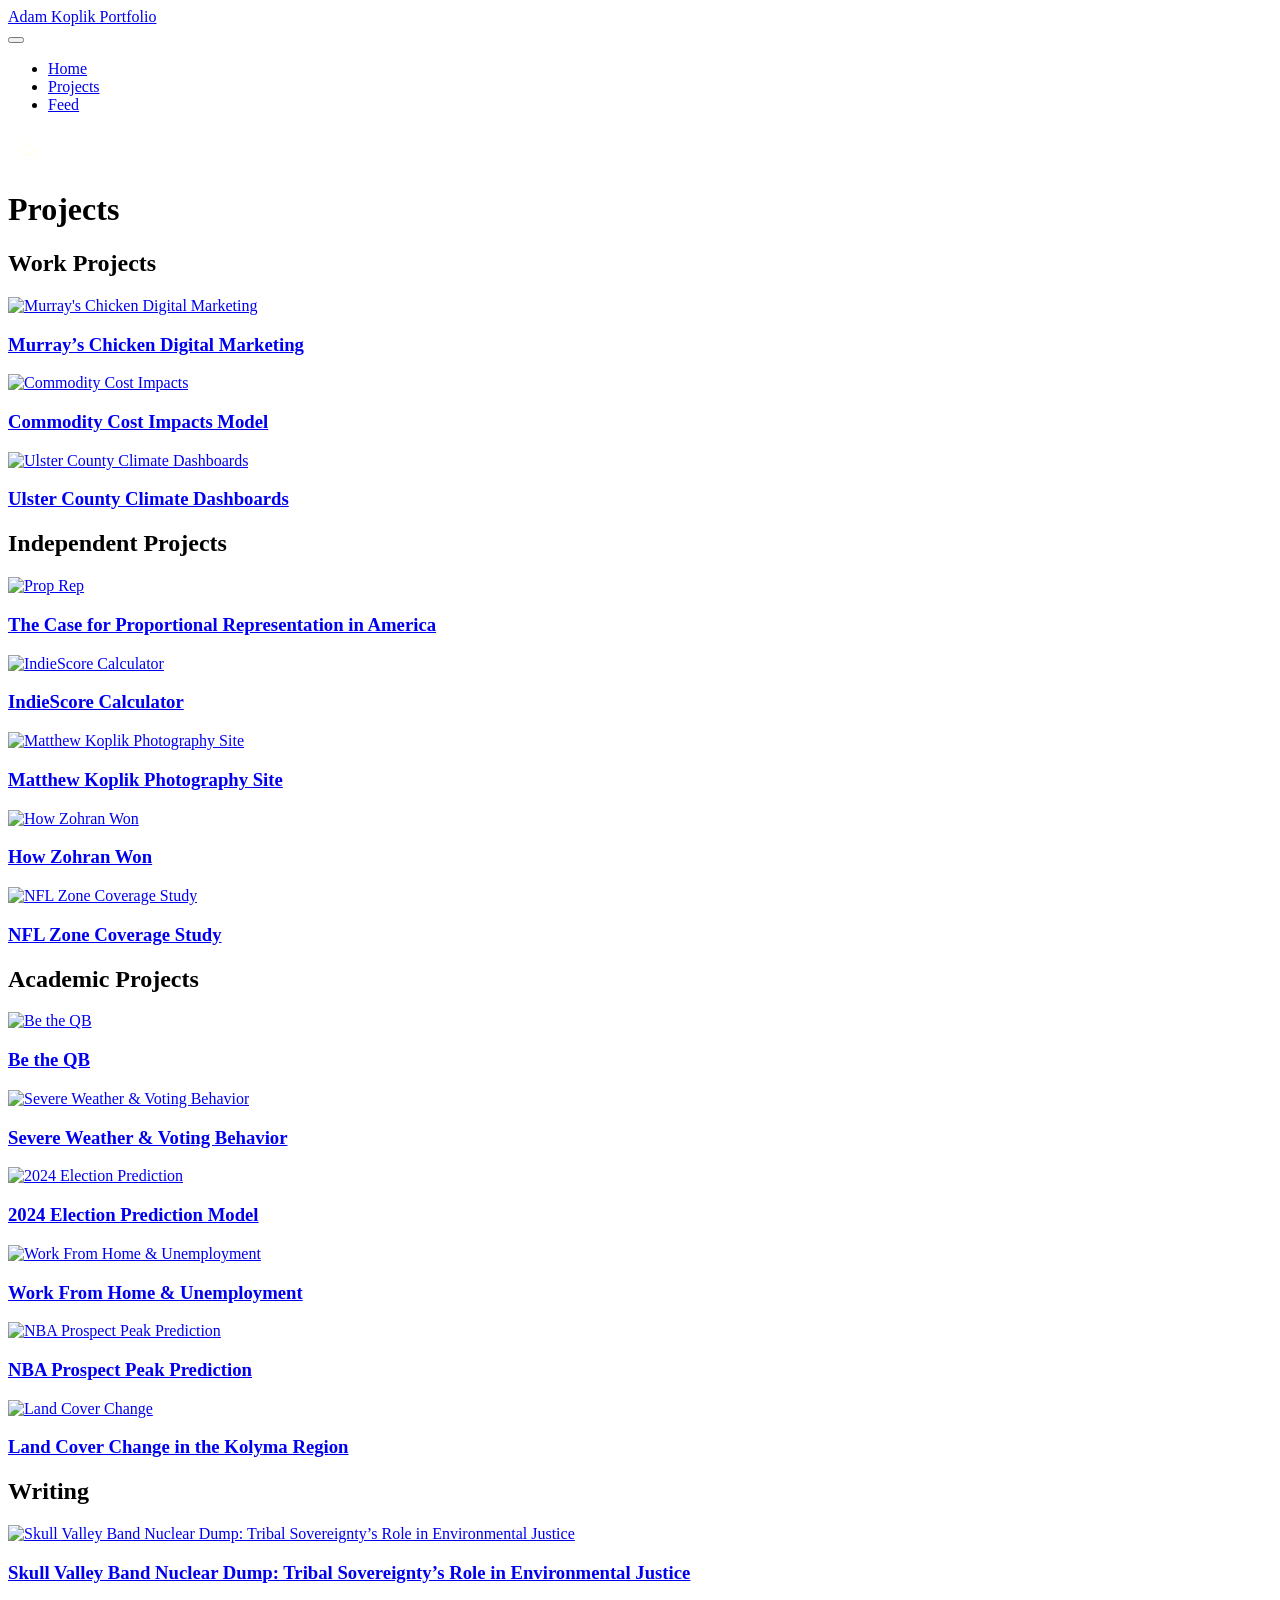
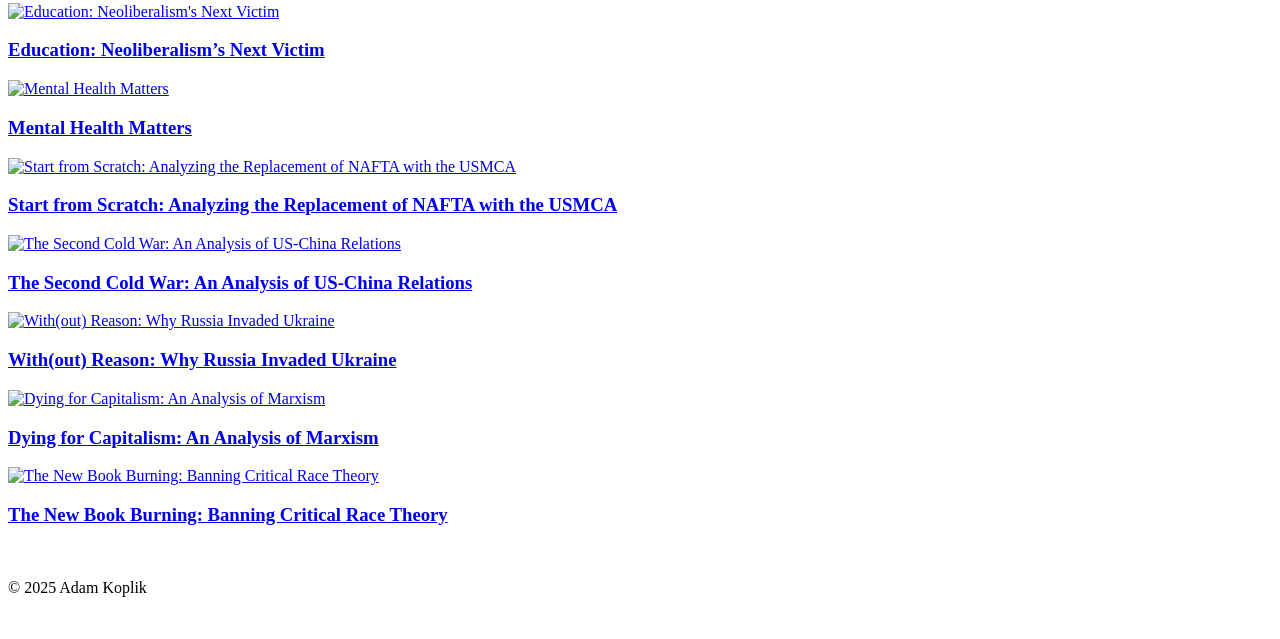
==== docs/projects.html @ 8c782ca8 "Updated" ====
<!DOCTYPE html>
<html xmlns="http://www.w3.org/1999/xhtml" lang="en" xml:lang="en"><head>

<meta charset="utf-8">
<meta name="generator" content="quarto-1.7.32">

<meta name="viewport" content="width=device-width, initial-scale=1.0, user-scalable=yes">


<title>Projects – Adam Koplik Portfolio</title>
<style>
code{white-space: pre-wrap;}
span.smallcaps{font-variant: small-caps;}
div.columns{display: flex; gap: min(4vw, 1.5em);}
div.column{flex: auto; overflow-x: auto;}
div.hanging-indent{margin-left: 1.5em; text-indent: -1.5em;}
ul.task-list{list-style: none;}
ul.task-list li input[type="checkbox"] {
  width: 0.8em;
  margin: 0 0.8em 0.2em -1em; /* quarto-specific, see https://github.com/quarto-dev/quarto-cli/issues/4556 */ 
  vertical-align: middle;
}
</style>


<script src="site_libs/quarto-nav/quarto-nav.js"></script>
<script src="site_libs/quarto-nav/headroom.min.js"></script>
<script src="site_libs/clipboard/clipboard.min.js"></script>
<script src="site_libs/quarto-search/autocomplete.umd.js"></script>
<script src="site_libs/quarto-search/fuse.min.js"></script>
<script src="site_libs/quarto-search/quarto-search.js"></script>
<meta name="quarto:offset" content="./">
<script src="site_libs/quarto-html/quarto.js" type="module"></script>
<script src="site_libs/quarto-html/tabsets/tabsets.js" type="module"></script>
<script src="site_libs/quarto-html/popper.min.js"></script>
<script src="site_libs/quarto-html/tippy.umd.min.js"></script>
<script src="site_libs/quarto-html/anchor.min.js"></script>
<link href="site_libs/quarto-html/tippy.css" rel="stylesheet">
<link href="site_libs/quarto-html/quarto-syntax-highlighting-2cd88b842f3556f70e7132508a5c4eca.css" rel="stylesheet" class="quarto-color-scheme" id="quarto-text-highlighting-styles">
<link href="site_libs/quarto-html/quarto-syntax-highlighting-dark-2cd88b842f3556f70e7132508a5c4eca.css" rel="stylesheet" class="quarto-color-scheme quarto-color-alternate" id="quarto-text-highlighting-styles">
<link href="site_libs/quarto-html/quarto-syntax-highlighting-2cd88b842f3556f70e7132508a5c4eca.css" rel="stylesheet" class="quarto-color-scheme-extra" id="quarto-text-highlighting-styles">
<script src="site_libs/bootstrap/bootstrap.min.js"></script>
<link href="site_libs/bootstrap/bootstrap-icons.css" rel="stylesheet">
<link href="site_libs/bootstrap/bootstrap-52188ad8bf232f43352baa2b2d4fa0ff.min.css" rel="stylesheet" append-hash="true" class="quarto-color-scheme" id="quarto-bootstrap" data-mode="light">
<link href="site_libs/bootstrap/bootstrap-dark-bdbe0bd219239b32af61c1af43738d3f.min.css" rel="stylesheet" append-hash="true" class="quarto-color-scheme quarto-color-alternate" id="quarto-bootstrap" data-mode="light">
<link href="site_libs/bootstrap/bootstrap-52188ad8bf232f43352baa2b2d4fa0ff.min.css" rel="stylesheet" append-hash="true" class="quarto-color-scheme-extra" id="quarto-bootstrap" data-mode="light">
<script id="quarto-search-options" type="application/json">{
  "location": "navbar",
  "copy-button": false,
  "collapse-after": 3,
  "panel-placement": "end",
  "type": "overlay",
  "limit": 50,
  "keyboard-shortcut": [
    "f",
    "/",
    "s"
  ],
  "show-item-context": false,
  "language": {
    "search-no-results-text": "No results",
    "search-matching-documents-text": "matching documents",
    "search-copy-link-title": "Copy link to search",
    "search-hide-matches-text": "Hide additional matches",
    "search-more-match-text": "more match in this document",
    "search-more-matches-text": "more matches in this document",
    "search-clear-button-title": "Clear",
    "search-text-placeholder": "",
    "search-detached-cancel-button-title": "Cancel",
    "search-submit-button-title": "Submit",
    "search-label": "Search"
  }
}</script>
<script>
 document.addEventListener("DOMContentLoaded", () => {
  const oldToggle = document.querySelector("#quarto-header nav div div.quarto-navbar-tools > a.quarto-color-scheme-toggle");
  if (!oldToggle) return;

  const toggleBtn = document.createElement("button");
  toggleBtn.id = "color-toggle";
  toggleBtn.setAttribute("aria-label", "Toggle light/dark mode");
  toggleBtn.style.cssText = "background:none; border:none; cursor:pointer; width:40px; height:40px; padding:0;";

  toggleBtn.innerHTML = `
  <svg id="icon-sun" xmlns="http://www.w3.org/2000/svg" width="24" height="24" fill="none" stroke="ivory" stroke-width="2" stroke-linecap="round" stroke-linejoin="round" style="display:none;">
    <circle cx="12" cy="12" r="5"/>
    <line x1="12" y1="1" x2="12" y2="3"/>
    <line x1="12" y1="21" x2="12" y2="23"/>
    <line x1="4.22" y1="4.22" x2="5.64" y2="5.64"/>
    <line x1="18.36" y1="18.36" x2="19.78" y2="19.78"/>
    <line x1="1" y1="12" x2="3" y2="12"/>
    <line x1="21" y1="12" x2="23" y2="12"/>
    <line x1="4.22" y1="19.78" x2="5.64" y2="18.36"/>
    <line x1="18.36" y1="5.64" x2="19.78" y2="4.22"/>
  </svg>
  <svg id="icon-moon" xmlns="http://www.w3.org/2000/svg" width="24" height="24" fill="#1a1b2f" viewBox="0 0 24 24" style="display:none;">
    <path d="M21 12.79A9 9 0 1111.21 3a7 7 0 009.79 9.79z"/>
  </svg>
`;


  oldToggle.replaceWith(toggleBtn);

  const iconSun = toggleBtn.querySelector("#icon-sun");
  const iconMoon = toggleBtn.querySelector("#icon-moon");

  // Use data-bs-theme attribute for theme toggling
  const html = document.documentElement;

  function setMode(isDark) {
    if (isDark) {
      html.setAttribute("data-bs-theme", "dark");
      iconSun.style.display = "none";
      iconMoon.style.display = "block";
    } else {
      html.setAttribute("data-bs-theme", "light");
      iconSun.style.display = "block";
      iconMoon.style.display = "none";
    }
    localStorage.setItem("quarto-color-scheme", isDark ? "dark" : "light");
    window.dispatchEvent(new CustomEvent("quarto:color-scheme"));

    // Optional: Re-initialize Bootstrap collapse (if dynamic DOM breaks it)
    const triggerEl = document.querySelector('.navbar-toggler');
    if (triggerEl) {
      new bootstrap.Collapse(triggerEl);
}
  }

  // Initialize theme on page load
  const savedTheme = localStorage.getItem("quarto-color-scheme");
  const prefersDark = window.matchMedia("(prefers-color-scheme: dark)").matches;
  setMode(savedTheme === "dark" || (!savedTheme && prefersDark));

  toggleBtn.addEventListener("click", (e) => {
    e.stopPropagation();
    const current = html.getAttribute("data-bs-theme");
    setMode(current !== "dark");
  });
});
</script>
  
<style>
  #color-toggle {
  display: flex;
  align-items: center;
  justify-content: center;
  background: none;
  border: none;
  cursor: pointer;
  width: 40px;
  height: 40px;
  padding: 0;
  margin-right: 8px;
}

</style>


<link rel="stylesheet" href="styles.css">
</head>

<body class="nav-fixed quarto-light"><script id="quarto-html-before-body" type="application/javascript">
    const toggleBodyColorMode = (bsSheetEl) => {
      const mode = bsSheetEl.getAttribute("data-mode");
      const bodyEl = window.document.querySelector("body");
      if (mode === "dark") {
        bodyEl.classList.add("quarto-dark");
        bodyEl.classList.remove("quarto-light");
      } else {
        bodyEl.classList.add("quarto-light");
        bodyEl.classList.remove("quarto-dark");
      }
    }
    const toggleBodyColorPrimary = () => {
      const bsSheetEl = window.document.querySelector("link#quarto-bootstrap:not([rel=disabled-stylesheet])");
      if (bsSheetEl) {
        toggleBodyColorMode(bsSheetEl);
      }
    }
    const setColorSchemeToggle = (alternate) => {
      const toggles = window.document.querySelectorAll('.quarto-color-scheme-toggle');
      for (let i=0; i < toggles.length; i++) {
        const toggle = toggles[i];
        if (toggle) {
          if (alternate) {
            toggle.classList.add("alternate");
          } else {
            toggle.classList.remove("alternate");
          }
        }
      }
    };
    const toggleColorMode = (alternate) => {
      // Switch the stylesheets
      const primaryStylesheets = window.document.querySelectorAll('link.quarto-color-scheme:not(.quarto-color-alternate)');
      const alternateStylesheets = window.document.querySelectorAll('link.quarto-color-scheme.quarto-color-alternate');
      manageTransitions('#quarto-margin-sidebar .nav-link', false);
      if (alternate) {
        // note: dark is layered on light, we don't disable primary!
        enableStylesheet(alternateStylesheets);
        for (const sheetNode of alternateStylesheets) {
          if (sheetNode.id === "quarto-bootstrap") {
            toggleBodyColorMode(sheetNode);
          }
        }
      } else {
        disableStylesheet(alternateStylesheets);
        enableStylesheet(primaryStylesheets)
        toggleBodyColorPrimary();
      }
      manageTransitions('#quarto-margin-sidebar .nav-link', true);
      // Switch the toggles
      setColorSchemeToggle(alternate)
      // Hack to workaround the fact that safari doesn't
      // properly recolor the scrollbar when toggling (#1455)
      if (navigator.userAgent.indexOf('Safari') > 0 && navigator.userAgent.indexOf('Chrome') == -1) {
        manageTransitions("body", false);
        window.scrollTo(0, 1);
        setTimeout(() => {
          window.scrollTo(0, 0);
          manageTransitions("body", true);
        }, 40);
      }
    }
    const disableStylesheet = (stylesheets) => {
      for (let i=0; i < stylesheets.length; i++) {
        const stylesheet = stylesheets[i];
        stylesheet.rel = 'disabled-stylesheet';
      }
    }
    const enableStylesheet = (stylesheets) => {
      for (let i=0; i < stylesheets.length; i++) {
        const stylesheet = stylesheets[i];
        if(stylesheet.rel !== 'stylesheet') { // for Chrome, which will still FOUC without this check
          stylesheet.rel = 'stylesheet';
        }
      }
    }
    const manageTransitions = (selector, allowTransitions) => {
      const els = window.document.querySelectorAll(selector);
      for (let i=0; i < els.length; i++) {
        const el = els[i];
        if (allowTransitions) {
          el.classList.remove('notransition');
        } else {
          el.classList.add('notransition');
        }
      }
    }
    const isFileUrl = () => {
      return window.location.protocol === 'file:';
    }
    const hasAlternateSentinel = () => {
      let styleSentinel = getColorSchemeSentinel();
      if (styleSentinel !== null) {
        return styleSentinel === "alternate";
      } else {
        return false;
      }
    }
    const setStyleSentinel = (alternate) => {
      const value = alternate ? "alternate" : "default";
      if (!isFileUrl()) {
        window.localStorage.setItem("quarto-color-scheme", value);
      } else {
        localAlternateSentinel = value;
      }
    }
    const getColorSchemeSentinel = () => {
      if (!isFileUrl()) {
        const storageValue = window.localStorage.getItem("quarto-color-scheme");
        return storageValue != null ? storageValue : localAlternateSentinel;
      } else {
        return localAlternateSentinel;
      }
    }
    const toggleGiscusIfUsed = (isAlternate, darkModeDefault) => {
      const baseTheme = document.querySelector('#giscus-base-theme')?.value ?? 'light';
      const alternateTheme = document.querySelector('#giscus-alt-theme')?.value ?? 'dark';
      let newTheme = '';
      if(authorPrefersDark) {
        newTheme = isAlternate ? baseTheme : alternateTheme;
      } else {
        newTheme = isAlternate ? alternateTheme : baseTheme;
      }
      const changeGiscusTheme = () => {
        // From: https://github.com/giscus/giscus/issues/336
        const sendMessage = (message) => {
          const iframe = document.querySelector('iframe.giscus-frame');
          if (!iframe) return;
          iframe.contentWindow.postMessage({ giscus: message }, 'https://giscus.app');
        }
        sendMessage({
          setConfig: {
            theme: newTheme
          }
        });
      }
      const isGiscussLoaded = window.document.querySelector('iframe.giscus-frame') !== null;
      if (isGiscussLoaded) {
        changeGiscusTheme();
      }
    };
    const authorPrefersDark = false;
    const darkModeDefault = authorPrefersDark;
      document.querySelector('link#quarto-text-highlighting-styles.quarto-color-scheme-extra').rel = 'disabled-stylesheet';
      document.querySelector('link#quarto-bootstrap.quarto-color-scheme-extra').rel = 'disabled-stylesheet';
    let localAlternateSentinel = darkModeDefault ? 'alternate' : 'default';
    // Dark / light mode switch
    window.quartoToggleColorScheme = () => {
      // Read the current dark / light value
      let toAlternate = !hasAlternateSentinel();
      toggleColorMode(toAlternate);
      setStyleSentinel(toAlternate);
      toggleGiscusIfUsed(toAlternate, darkModeDefault);
      window.dispatchEvent(new Event('resize'));
    };
    // Switch to dark mode if need be
    if (hasAlternateSentinel()) {
      toggleColorMode(true);
    } else {
      toggleColorMode(false);
    }
  </script>

<div id="quarto-search-results"></div>
  <header id="quarto-header" class="headroom fixed-top">
    <nav class="navbar navbar-expand-lg " data-bs-theme="dark">
      <div class="navbar-container container-fluid">
      <div class="navbar-brand-container mx-auto">
    <a class="navbar-brand" href="./index.html">
    <span class="navbar-title">Adam Koplik Portfolio</span>
    </a>
  </div>
            <div id="quarto-search" class="" title="Search"></div>
          <button class="navbar-toggler" type="button" data-bs-toggle="collapse" data-bs-target="#navbarCollapse" aria-controls="navbarCollapse" role="menu" aria-expanded="false" aria-label="Toggle navigation" onclick="if (window.quartoToggleHeadroom) { window.quartoToggleHeadroom(); }">
  <span class="navbar-toggler-icon"></span>
</button>
          <div class="collapse navbar-collapse" id="navbarCollapse">
            <ul class="navbar-nav navbar-nav-scroll me-auto">
  <li class="nav-item">
    <a class="nav-link" href="./index.html"> 
<span class="menu-text">Home</span></a>
  </li>  
  <li class="nav-item">
    <a class="nav-link active" href="./projects.html" aria-current="page"> 
<span class="menu-text">Projects</span></a>
  </li>  
  <li class="nav-item">
    <a class="nav-link" href="./feed.html"> 
<span class="menu-text">Feed</span></a>
  </li>  
</ul>
          </div> <!-- /navcollapse -->
            <div class="quarto-navbar-tools">
  <a href="" class="quarto-color-scheme-toggle quarto-navigation-tool  px-1" onclick="window.quartoToggleColorScheme(); return false;" title="Toggle dark mode"><i class="bi"></i></a>
</div>
      </div> <!-- /container-fluid -->
    </nav>
</header>
<!-- content -->
<div id="quarto-content" class="quarto-container page-columns page-rows-contents page-layout-full page-navbar">
<!-- sidebar -->
<!-- margin-sidebar -->
    
<!-- main -->
<main class="content column-page" id="quarto-document-content">


<header id="title-block-header" class="quarto-title-block default">
<div class="quarto-title">
<h1 class="title">Projects</h1>
</div>



<div class="quarto-title-meta column-page">

    
  
    
  </div>
  


</header>


<section id="work-projects" class="level2">
<h2 class="anchored" data-anchor-id="work-projects">Work Projects</h2>
<div class="grid">
<div class="project-card">
<a href="projects/murrays-chicken-digital-marketing/index.html" class="project-card-link"> <img src="projects/murrays-chicken-digital-marketing/murrays-chicken-digital-marketing.jpg" alt="Murray's Chicken Digital Marketing">
<h3 class="anchored">
Murray’s Chicken Digital Marketing
</h3>
</a><p><a href="projects/murrays-chicken-digital-marketing/index.html" class="project-card-link"></a></p>
</div>
<div class="project-card">
<a href="projects/commodity-cost-impacts/index.html" class="project-card-link"> <img src="projects/commodity-cost-impacts/commodity-cost-impacts.jpg" alt="Commodity Cost Impacts">
<h3 class="anchored">
Commodity Cost Impacts Model
</h3>
</a><p><a href="projects/commodity-cost-impacts/index.html" class="project-card-link"></a></p>
</div>
<div class="project-card">
<a href="projects/ulster-county-climate-dashboards/index.html" class="project-card-link"> <img src="projects/ulster-county-climate-dashboards/ulster-county-climate-dashboards.jpg" alt="Ulster County Climate Dashboards">
<h3 class="anchored">
Ulster County Climate Dashboards
</h3>
</a><p><a href="projects/ulster-county-climate-dashboards/index.html" class="project-card-link"></a></p>
</div>
</div>
</section>
<section id="independent-projects" class="level2">
<h2 class="anchored" data-anchor-id="independent-projects">Independent Projects</h2>
<div class="grid">
<div class="project-card">
<a href="projects/prop-rep/index.html" class="project-card-link"> <img src="projects/prop-rep/prop-rep.jpg" alt="Prop Rep">
<h3 class="anchored">
The Case for Proportional Representation in America
</h3>
</a><p><a href="projects/prop-rep/index.html" class="project-card-link"></a></p>
</div>
<div class="project-card">
<a href="projects/spotify/index.html" class="project-card-link"> <img src="projects/spotify/spotify.jpg" alt="IndieScore Calculator">
<h3 class="anchored">
IndieScore Calculator
</h3>
</a><p><a href="projects/spotify/index.html" class="project-card-link"></a></p>
</div>
<div class="project-card">
<a href="projects/matthew-koplik-photography/index.html" class="project-card-link"> <img src="projects/matthew-koplik-photography/matthew-koplik-photography.jpg" alt="Matthew Koplik Photography Site">
<h3 class="anchored">
Matthew Koplik Photography Site
</h3>
</a><p><a href="projects/matthew-koplik-photography/index.html" class="project-card-link"></a></p>
</div>
<div class="project-card">
<a href="projects/how-zohran-won/index.html" class="project-card-link"> <img src="projects/how-zohran-won/how-zohran-won.jpg" alt="How Zohran Won">
<h3 class="anchored">
How Zohran Won
</h3>
</a><p><a href="projects/how-zohran-won/index.html" class="project-card-link"></a></p>
</div>
<div class="project-card">
<a href="projects/nfl-zone-coverage/index.html" class="project-card-link"> <img src="projects/nfl-zone-coverage/nfl-zone-coverage.jpg" alt="NFL Zone Coverage Study">
<h3 class="anchored">
NFL Zone Coverage Study
</h3>
</a><p><a href="projects/nfl-zone-coverage/index.html" class="project-card-link"></a></p>
</div>
</div>
</section>
<section id="academic-projects" class="level2">
<h2 class="anchored" data-anchor-id="academic-projects">Academic Projects</h2>
<div class="grid">
<div class="project-card">
<a href="projects/be-the-qb/index.html" class="project-card-link"> <img src="projects/be-the-qb/be-the-qb.jpg" alt="Be the QB">
<h3 class="anchored">
Be the QB
</h3>
</a><p><a href="projects/be-the-qb/index.html" class="project-card-link"></a></p>
</div>
<div class="project-card">
<a href="projects/severe-weather/index.html" class="project-card-link"> <img src="projects/severe-weather/severe-weather.jpg" alt="Severe Weather &amp; Voting Behavior">
<h3 class="anchored">
Severe Weather &amp; Voting Behavior
</h3>
</a><p><a href="projects/severe-weather/index.html" class="project-card-link"></a></p>
</div>
<div class="project-card">
<a href="projects/election-prediction/index.html" class="project-card-link"> <img src="projects/election-prediction/election-prediction.jpg" alt="2024 Election Prediction">
<h3 class="anchored">
2024 Election Prediction Model
</h3>
</a><p><a href="projects/election-prediction/index.html" class="project-card-link"></a></p>
</div>
<div class="project-card">
<a href="projects/work-from-home/index.html" class="project-card-link"> <img src="projects/work-from-home/work-from-home.jpg" alt="Work From Home &amp; Unemployment">
<h3 class="anchored">
Work From Home &amp; Unemployment
</h3>
</a><p><a href="projects/work-from-home/index.html" class="project-card-link"></a></p>
</div>
<div class="project-card">
<a href="projects/nba-prospect-boosting/index.html" class="project-card-link"> <img src="projects/nba-prospect-boosting/nba-prospect-boosting.jpg" alt="NBA Prospect Peak Prediction">
<h3 class="anchored">
NBA Prospect Peak Prediction
</h3>
</a><p><a href="projects/nba-prospect-boosting/index.html" class="project-card-link"></a></p>
</div>
<div class="project-card">
<a href="projects/land-cover/index.html" class="project-card-link"> <img src="projects/land-cover/land-cover.jpg" alt="Land Cover Change">
<h3 class="anchored">
Land Cover Change in the Kolyma Region
</h3>
</a><p><a href="projects/land-cover/index.html" class="project-card-link"></a></p>
</div>
</div>
</section>
<section id="academic-writing" class="level2">
<h2 class="anchored" data-anchor-id="academic-writing">Writing</h2>
<div class="grid">
<div class="project-card">
<a href="projects/DTA/index.html" class="project-card-link"> <img src="projects/DTA/DTA.jpg" alt="Skull Valley Band Nuclear Dump: Tribal Sovereignty’s Role in Environmental Justice ">
<h3 class="anchored">
Skull Valley Band Nuclear Dump: Tribal Sovereignty’s Role in Environmental Justice
</h3>
</a><p><a href="projects/DTA/index.html" class="project-card-link"></a></p>
</div>
<div class="project-card">
<a href="projects/ER/index.html" class="project-card-link"> <img src="projects/ER/ER.jpg" alt="Education: Neoliberalism's Next Victim">
<h3 class="anchored">
Education: Neoliberalism’s Next Victim
</h3>
</a><p><a href="projects/ER/index.html" class="project-card-link"></a></p>
</div>
<div class="project-card">
<a href="projects/SMH/index.html" class="project-card-link"> <img src="projects/SMH/SMH.jpg" alt="Mental Health Matters">
<h3 class="anchored">
Mental Health Matters
</h3>
</a><p><a href="projects/SMH/index.html" class="project-card-link"></a></p>
</div>
<div class="project-card">
<a href="projects/IRNAFTA/index.html" class="project-card-link"> <img src="projects/IRNAFTA/IRNAFTA.jpg" alt="Start from Scratch: Analyzing the Replacement of NAFTA with the USMCA">
<h3 class="anchored">
Start from Scratch: Analyzing the Replacement of NAFTA with the USMCA
</h3>
</a><p><a href="projects/IRNAFTA/index.html" class="project-card-link"></a></p>
</div>
<div class="project-card">
<a href="projects/IRChina/index.html" class="project-card-link"> <img src="projects/IRChina/IRChina.jpg" alt="The Second Cold War: An Analysis of US-China Relations">
<h3 class="anchored">
The Second Cold War: An Analysis of US-China Relations
</h3>
</a><p><a href="projects/IRChina/index.html" class="project-card-link"></a></p>
</div>
<div class="project-card">
<a href="projects/IRRussia/index.html" class="project-card-link"> <img src="projects/IRRussia/IRRussia.jpg" alt="With(out) Reason: Why Russia Invaded Ukraine">
<h3 class="anchored">
With(out) Reason: Why Russia Invaded Ukraine
</h3>
</a><p><a href="projects/IRRussia/index.html" class="project-card-link"></a></p>
</div>
<div class="project-card">
<a href="projects/IRMarx/index.html" class="project-card-link"> <img src="projects/IRMarx/IRMarx.jpg" alt="Dying for Capitalism: An Analysis of Marxism">
<h3 class="anchored">
Dying for Capitalism: An Analysis of Marxism
</h3>
</a><p><a href="projects/IRMarx/index.html" class="project-card-link"></a></p>
</div>
<div class="project-card">
<a href="projects/IE/index.html" class="project-card-link"> <img src="projects/IE/IE.jpg" alt="The New Book Burning: Banning Critical Race Theory">
<h3 class="anchored">
The New Book Burning: Banning Critical Race Theory
</h3>
</a><p><a href="projects/IE/index.html" class="project-card-link"></a></p>
</div>
</div>


</section>

</main> <!-- /main -->
<script id="quarto-html-after-body" type="application/javascript">
  window.document.addEventListener("DOMContentLoaded", function (event) {
    // Ensure there is a toggle, if there isn't float one in the top right
    if (window.document.querySelector('.quarto-color-scheme-toggle') === null) {
      const a = window.document.createElement('a');
      a.classList.add('top-right');
      a.classList.add('quarto-color-scheme-toggle');
      a.href = "";
      a.onclick = function() { try { window.quartoToggleColorScheme(); } catch {} return false; };
      const i = window.document.createElement("i");
      i.classList.add('bi');
      a.appendChild(i);
      window.document.body.appendChild(a);
    }
    setColorSchemeToggle(hasAlternateSentinel())
    const icon = "";
    const anchorJS = new window.AnchorJS();
    anchorJS.options = {
      placement: 'right',
      icon: icon
    };
    anchorJS.add('.anchored');
    const isCodeAnnotation = (el) => {
      for (const clz of el.classList) {
        if (clz.startsWith('code-annotation-')) {                     
          return true;
        }
      }
      return false;
    }
    const onCopySuccess = function(e) {
      // button target
      const button = e.trigger;
      // don't keep focus
      button.blur();
      // flash "checked"
      button.classList.add('code-copy-button-checked');
      var currentTitle = button.getAttribute("title");
      button.setAttribute("title", "Copied!");
      let tooltip;
      if (window.bootstrap) {
        button.setAttribute("data-bs-toggle", "tooltip");
        button.setAttribute("data-bs-placement", "left");
        button.setAttribute("data-bs-title", "Copied!");
        tooltip = new bootstrap.Tooltip(button, 
          { trigger: "manual", 
            customClass: "code-copy-button-tooltip",
            offset: [0, -8]});
        tooltip.show();    
      }
      setTimeout(function() {
        if (tooltip) {
          tooltip.hide();
          button.removeAttribute("data-bs-title");
          button.removeAttribute("data-bs-toggle");
          button.removeAttribute("data-bs-placement");
        }
        button.setAttribute("title", currentTitle);
        button.classList.remove('code-copy-button-checked');
      }, 1000);
      // clear code selection
      e.clearSelection();
    }
    const getTextToCopy = function(trigger) {
        const codeEl = trigger.previousElementSibling.cloneNode(true);
        for (const childEl of codeEl.children) {
          if (isCodeAnnotation(childEl)) {
            childEl.remove();
          }
        }
        return codeEl.innerText;
    }
    const clipboard = new window.ClipboardJS('.code-copy-button:not([data-in-quarto-modal])', {
      text: getTextToCopy
    });
    clipboard.on('success', onCopySuccess);
    if (window.document.getElementById('quarto-embedded-source-code-modal')) {
      const clipboardModal = new window.ClipboardJS('.code-copy-button[data-in-quarto-modal]', {
        text: getTextToCopy,
        container: window.document.getElementById('quarto-embedded-source-code-modal')
      });
      clipboardModal.on('success', onCopySuccess);
    }
      var localhostRegex = new RegExp(/^(?:http|https):\/\/localhost\:?[0-9]*\//);
      var mailtoRegex = new RegExp(/^mailto:/);
        var filterRegex = new RegExp('/' + window.location.host + '/');
      var isInternal = (href) => {
          return filterRegex.test(href) || localhostRegex.test(href) || mailtoRegex.test(href);
      }
      // Inspect non-navigation links and adorn them if external
     var links = window.document.querySelectorAll('a[href]:not(.nav-link):not(.navbar-brand):not(.toc-action):not(.sidebar-link):not(.sidebar-item-toggle):not(.pagination-link):not(.no-external):not([aria-hidden]):not(.dropdown-item):not(.quarto-navigation-tool):not(.about-link)');
      for (var i=0; i<links.length; i++) {
        const link = links[i];
        if (!isInternal(link.href)) {
          // undo the damage that might have been done by quarto-nav.js in the case of
          // links that we want to consider external
          if (link.dataset.originalHref !== undefined) {
            link.href = link.dataset.originalHref;
          }
        }
      }
    function tippyHover(el, contentFn, onTriggerFn, onUntriggerFn) {
      const config = {
        allowHTML: true,
        maxWidth: 500,
        delay: 100,
        arrow: false,
        appendTo: function(el) {
            return el.parentElement;
        },
        interactive: true,
        interactiveBorder: 10,
        theme: 'quarto',
        placement: 'bottom-start',
      };
      if (contentFn) {
        config.content = contentFn;
      }
      if (onTriggerFn) {
        config.onTrigger = onTriggerFn;
      }
      if (onUntriggerFn) {
        config.onUntrigger = onUntriggerFn;
      }
      window.tippy(el, config); 
    }
    const noterefs = window.document.querySelectorAll('a[role="doc-noteref"]');
    for (var i=0; i<noterefs.length; i++) {
      const ref = noterefs[i];
      tippyHover(ref, function() {
        // use id or data attribute instead here
        let href = ref.getAttribute('data-footnote-href') || ref.getAttribute('href');
        try { href = new URL(href).hash; } catch {}
        const id = href.replace(/^#\/?/, "");
        const note = window.document.getElementById(id);
        if (note) {
          return note.innerHTML;
        } else {
          return "";
        }
      });
    }
    const xrefs = window.document.querySelectorAll('a.quarto-xref');
    const processXRef = (id, note) => {
      // Strip column container classes
      const stripColumnClz = (el) => {
        el.classList.remove("page-full", "page-columns");
        if (el.children) {
          for (const child of el.children) {
            stripColumnClz(child);
          }
        }
      }
      stripColumnClz(note)
      if (id === null || id.startsWith('sec-')) {
        // Special case sections, only their first couple elements
        const container = document.createElement("div");
        if (note.children && note.children.length > 2) {
          container.appendChild(note.children[0].cloneNode(true));
          for (let i = 1; i < note.children.length; i++) {
            const child = note.children[i];
            if (child.tagName === "P" && child.innerText === "") {
              continue;
            } else {
              container.appendChild(child.cloneNode(true));
              break;
            }
          }
          if (window.Quarto?.typesetMath) {
            window.Quarto.typesetMath(container);
          }
          return container.innerHTML
        } else {
          if (window.Quarto?.typesetMath) {
            window.Quarto.typesetMath(note);
          }
          return note.innerHTML;
        }
      } else {
        // Remove any anchor links if they are present
        const anchorLink = note.querySelector('a.anchorjs-link');
        if (anchorLink) {
          anchorLink.remove();
        }
        if (window.Quarto?.typesetMath) {
          window.Quarto.typesetMath(note);
        }
        if (note.classList.contains("callout")) {
          return note.outerHTML;
        } else {
          return note.innerHTML;
        }
      }
    }
    for (var i=0; i<xrefs.length; i++) {
      const xref = xrefs[i];
      tippyHover(xref, undefined, function(instance) {
        instance.disable();
        let url = xref.getAttribute('href');
        let hash = undefined; 
        if (url.startsWith('#')) {
          hash = url;
        } else {
          try { hash = new URL(url).hash; } catch {}
        }
        if (hash) {
          const id = hash.replace(/^#\/?/, "");
          const note = window.document.getElementById(id);
          if (note !== null) {
            try {
              const html = processXRef(id, note.cloneNode(true));
              instance.setContent(html);
            } finally {
              instance.enable();
              instance.show();
            }
          } else {
            // See if we can fetch this
            fetch(url.split('#')[0])
            .then(res => res.text())
            .then(html => {
              const parser = new DOMParser();
              const htmlDoc = parser.parseFromString(html, "text/html");
              const note = htmlDoc.getElementById(id);
              if (note !== null) {
                const html = processXRef(id, note);
                instance.setContent(html);
              } 
            }).finally(() => {
              instance.enable();
              instance.show();
            });
          }
        } else {
          // See if we can fetch a full url (with no hash to target)
          // This is a special case and we should probably do some content thinning / targeting
          fetch(url)
          .then(res => res.text())
          .then(html => {
            const parser = new DOMParser();
            const htmlDoc = parser.parseFromString(html, "text/html");
            const note = htmlDoc.querySelector('main.content');
            if (note !== null) {
              // This should only happen for chapter cross references
              // (since there is no id in the URL)
              // remove the first header
              if (note.children.length > 0 && note.children[0].tagName === "HEADER") {
                note.children[0].remove();
              }
              const html = processXRef(null, note);
              instance.setContent(html);
            } 
          }).finally(() => {
            instance.enable();
            instance.show();
          });
        }
      }, function(instance) {
      });
    }
        let selectedAnnoteEl;
        const selectorForAnnotation = ( cell, annotation) => {
          let cellAttr = 'data-code-cell="' + cell + '"';
          let lineAttr = 'data-code-annotation="' +  annotation + '"';
          const selector = 'span[' + cellAttr + '][' + lineAttr + ']';
          return selector;
        }
        const selectCodeLines = (annoteEl) => {
          const doc = window.document;
          const targetCell = annoteEl.getAttribute("data-target-cell");
          const targetAnnotation = annoteEl.getAttribute("data-target-annotation");
          const annoteSpan = window.document.querySelector(selectorForAnnotation(targetCell, targetAnnotation));
          const lines = annoteSpan.getAttribute("data-code-lines").split(",");
          const lineIds = lines.map((line) => {
            return targetCell + "-" + line;
          })
          let top = null;
          let height = null;
          let parent = null;
          if (lineIds.length > 0) {
              //compute the position of the single el (top and bottom and make a div)
              const el = window.document.getElementById(lineIds[0]);
              top = el.offsetTop;
              height = el.offsetHeight;
              parent = el.parentElement.parentElement;
            if (lineIds.length > 1) {
              const lastEl = window.document.getElementById(lineIds[lineIds.length - 1]);
              const bottom = lastEl.offsetTop + lastEl.offsetHeight;
              height = bottom - top;
            }
            if (top !== null && height !== null && parent !== null) {
              // cook up a div (if necessary) and position it 
              let div = window.document.getElementById("code-annotation-line-highlight");
              if (div === null) {
                div = window.document.createElement("div");
                div.setAttribute("id", "code-annotation-line-highlight");
                div.style.position = 'absolute';
                parent.appendChild(div);
              }
              div.style.top = top - 2 + "px";
              div.style.height = height + 4 + "px";
              div.style.left = 0;
              let gutterDiv = window.document.getElementById("code-annotation-line-highlight-gutter");
              if (gutterDiv === null) {
                gutterDiv = window.document.createElement("div");
                gutterDiv.setAttribute("id", "code-annotation-line-highlight-gutter");
                gutterDiv.style.position = 'absolute';
                const codeCell = window.document.getElementById(targetCell);
                const gutter = codeCell.querySelector('.code-annotation-gutter');
                gutter.appendChild(gutterDiv);
              }
              gutterDiv.style.top = top - 2 + "px";
              gutterDiv.style.height = height + 4 + "px";
            }
            selectedAnnoteEl = annoteEl;
          }
        };
        const unselectCodeLines = () => {
          const elementsIds = ["code-annotation-line-highlight", "code-annotation-line-highlight-gutter"];
          elementsIds.forEach((elId) => {
            const div = window.document.getElementById(elId);
            if (div) {
              div.remove();
            }
          });
          selectedAnnoteEl = undefined;
        };
          // Handle positioning of the toggle
      window.addEventListener(
        "resize",
        throttle(() => {
          elRect = undefined;
          if (selectedAnnoteEl) {
            selectCodeLines(selectedAnnoteEl);
          }
        }, 10)
      );
      function throttle(fn, ms) {
      let throttle = false;
      let timer;
        return (...args) => {
          if(!throttle) { // first call gets through
              fn.apply(this, args);
              throttle = true;
          } else { // all the others get throttled
              if(timer) clearTimeout(timer); // cancel #2
              timer = setTimeout(() => {
                fn.apply(this, args);
                timer = throttle = false;
              }, ms);
          }
        };
      }
        // Attach click handler to the DT
        const annoteDls = window.document.querySelectorAll('dt[data-target-cell]');
        for (const annoteDlNode of annoteDls) {
          annoteDlNode.addEventListener('click', (event) => {
            const clickedEl = event.target;
            if (clickedEl !== selectedAnnoteEl) {
              unselectCodeLines();
              const activeEl = window.document.querySelector('dt[data-target-cell].code-annotation-active');
              if (activeEl) {
                activeEl.classList.remove('code-annotation-active');
              }
              selectCodeLines(clickedEl);
              clickedEl.classList.add('code-annotation-active');
            } else {
              // Unselect the line
              unselectCodeLines();
              clickedEl.classList.remove('code-annotation-active');
            }
          });
        }
    const findCites = (el) => {
      const parentEl = el.parentElement;
      if (parentEl) {
        const cites = parentEl.dataset.cites;
        if (cites) {
          return {
            el,
            cites: cites.split(' ')
          };
        } else {
          return findCites(el.parentElement)
        }
      } else {
        return undefined;
      }
    };
    var bibliorefs = window.document.querySelectorAll('a[role="doc-biblioref"]');
    for (var i=0; i<bibliorefs.length; i++) {
      const ref = bibliorefs[i];
      const citeInfo = findCites(ref);
      if (citeInfo) {
        tippyHover(citeInfo.el, function() {
          var popup = window.document.createElement('div');
          citeInfo.cites.forEach(function(cite) {
            var citeDiv = window.document.createElement('div');
            citeDiv.classList.add('hanging-indent');
            citeDiv.classList.add('csl-entry');
            var biblioDiv = window.document.getElementById('ref-' + cite);
            if (biblioDiv) {
              citeDiv.innerHTML = biblioDiv.innerHTML;
            }
            popup.appendChild(citeDiv);
          });
          return popup.innerHTML;
        });
      }
    }
  });
  </script>
</div> <!-- /content -->
<footer class="footer">
  <div class="nav-footer">
    <div class="nav-footer-left">
      &nbsp;
    </div>   
    <div class="nav-footer-center">
<p>© 2025 Adam Koplik</p>
</div>
    <div class="nav-footer-right">
      &nbsp;
    </div>
  </div>
</footer>




</body></html>
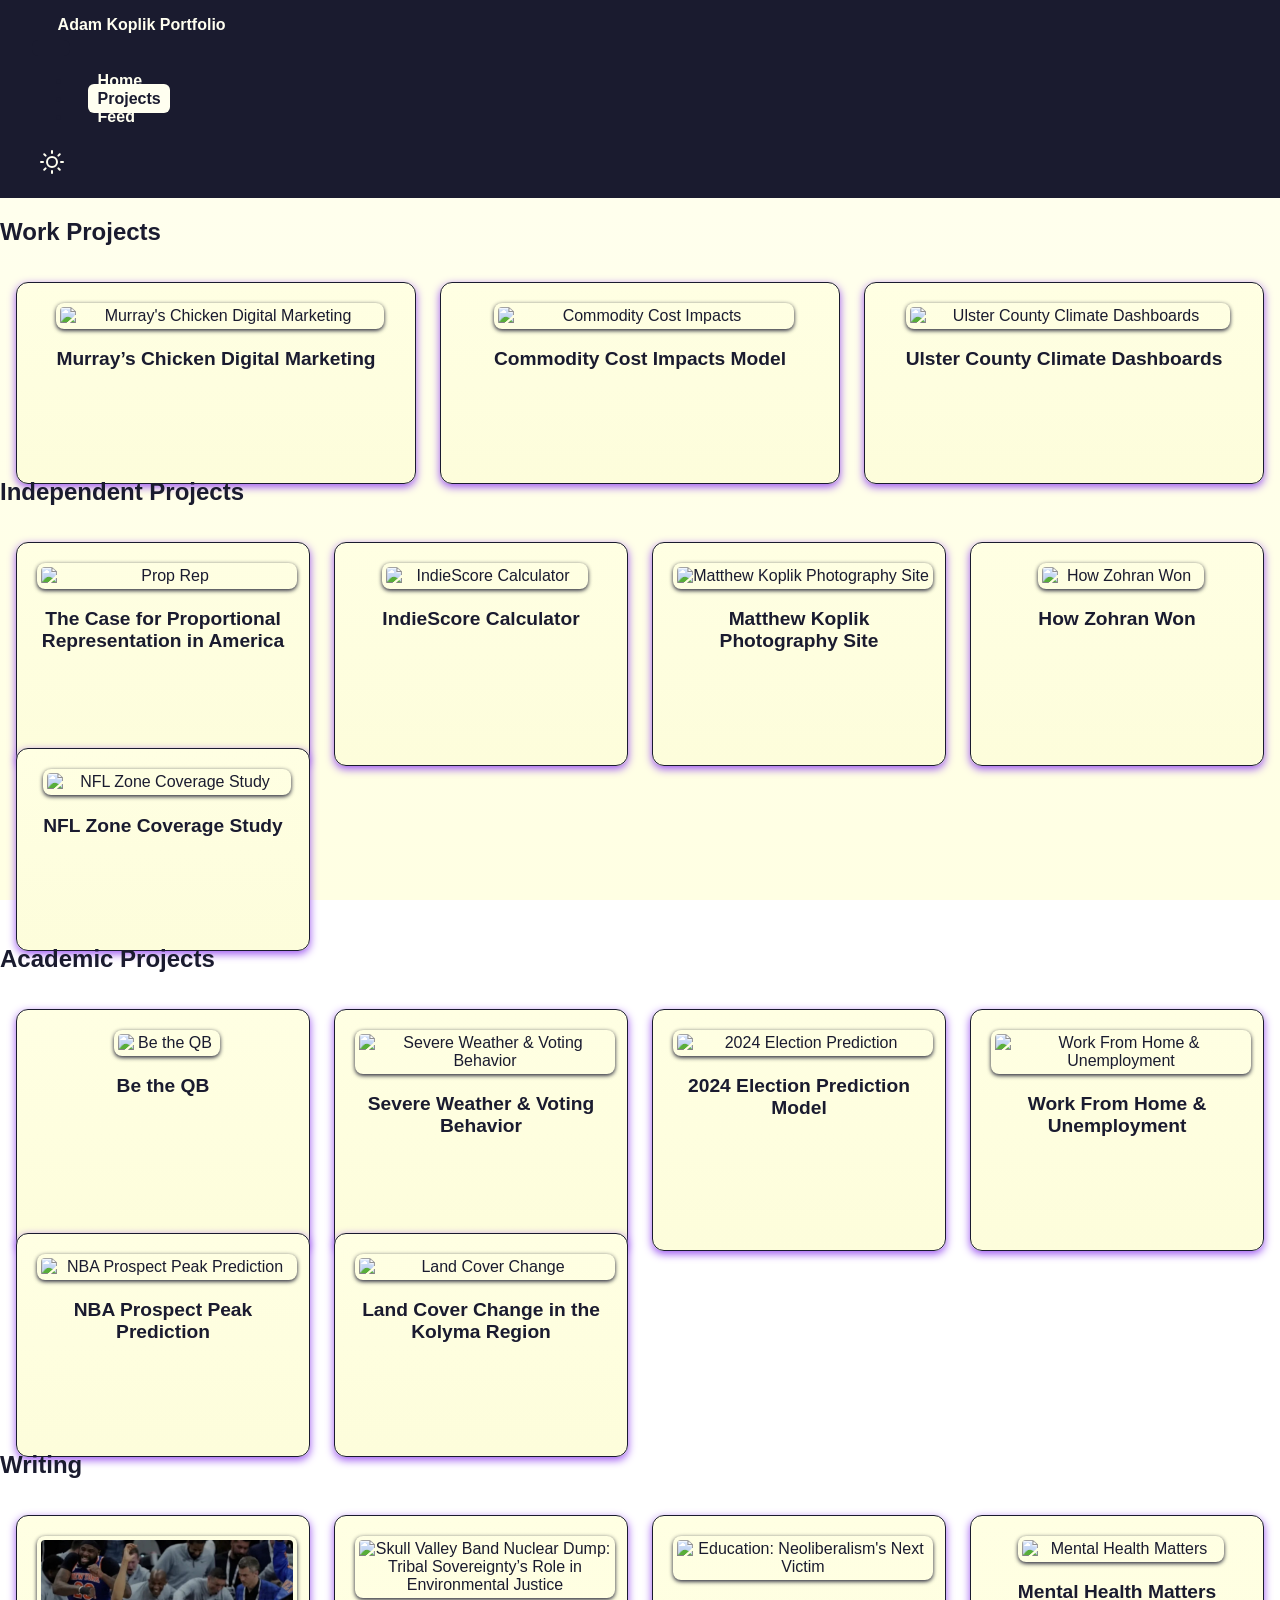
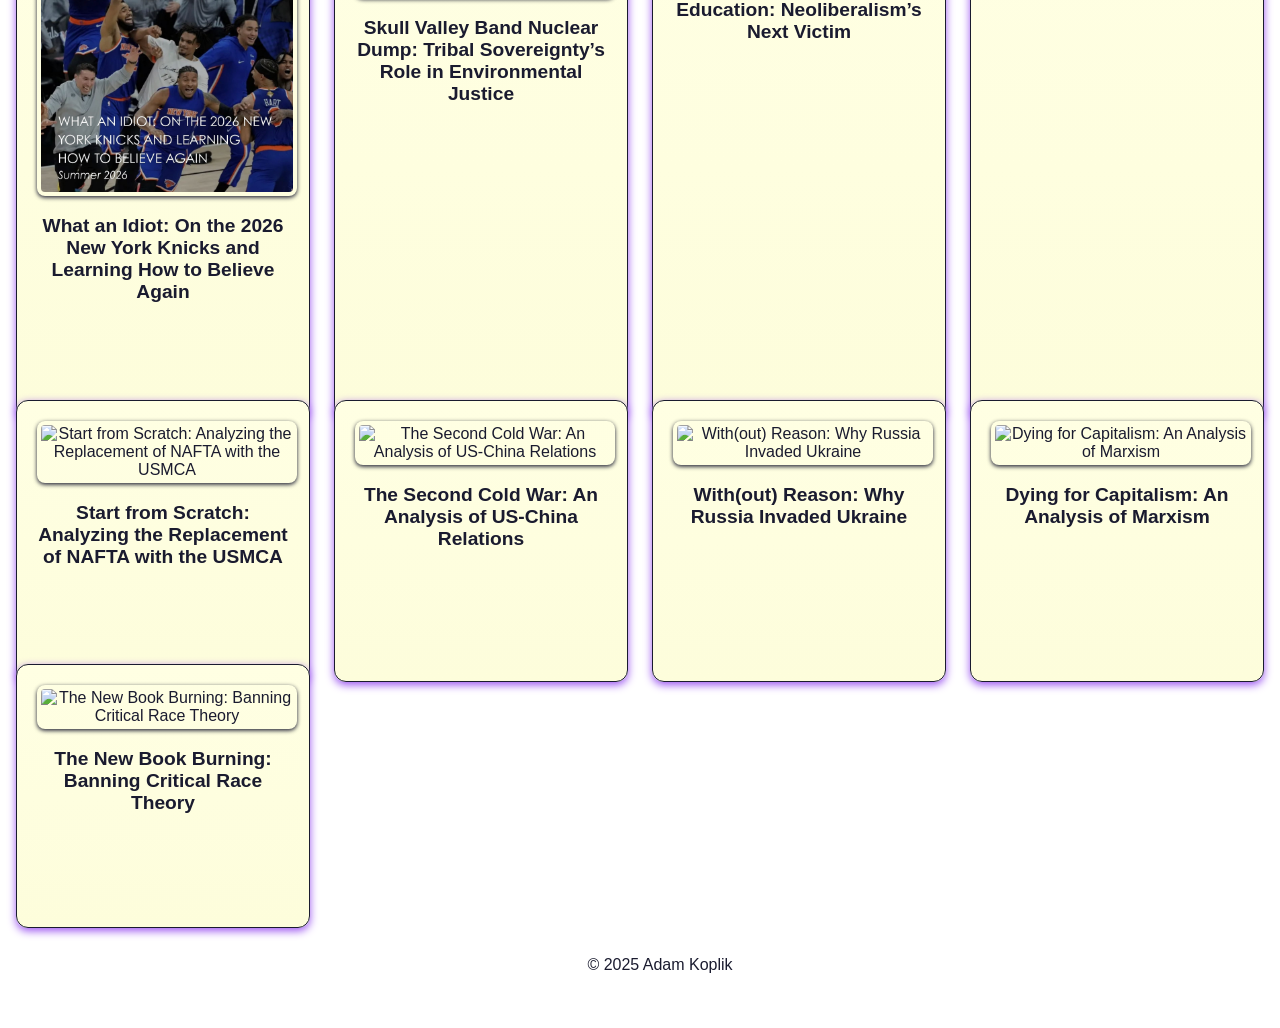
==== commit 5df1de92: "Updated" ====
--- a/docs/projects.html
+++ b/docs/projects.html
@@ -500,11 +500,18 @@
 </div>
 </div>
 </section>
-<section id="academic-writing" class="level2">
-<h2 class="anchored" data-anchor-id="academic-writing">Writing</h2>
+<section id="writing" class="level2">
+<h2 class="anchored" data-anchor-id="writing">Writing</h2>
 <div class="grid">
 <div class="project-card">
-<a href="projects/DTA/index.html" class="project-card-link"> <img src="projects/DTA/DTA.jpg" alt="Skull Valley Band Nuclear Dump: Tribal Sovereignty’s Role in Environmental Justice ">
+<a href="projects/knicks/index.html" class="project-card-link"> <img src="projects/knicks/knicks.jpg" alt="What an Idiot: On the 2026 New York Knicks and Learning How to Believe Again">
+<h3 class="anchored">
+What an Idiot: On the 2026 New York Knicks and Learning How to Believe Again
+</h3>
+</a><p><a href="projects/knicks/index.html" class="project-card-link"></a></p>
+</div>
+<div class="project-card">
+<a href="projects/DTA/index.html" class="project-card-link"> <img src="projects/DTA/DTA.jpg" alt="Skull Valley Band Nuclear Dump: Tribal Sovereignty’s Role in Environmental Justice">
 <h3 class="anchored">
 Skull Valley Band Nuclear Dump: Tribal Sovereignty’s Role in Environmental Justice
 </h3>
--- a/docs/styles.css
+++ b/docs/styles.css
@@ -0,0 +1,2278 @@
+html[data-bs-theme="dark"] {
+  --color-background: linear-gradient(to bottom,#1a1b2f, #141525);
+  --color-text: ivory;
+  --color-border: ivory;
+  --color-card-bg: linear-gradient(to bottom,#1a1b2f, #141525);
+  --color-heading: ivory;
+  --color-link: ivory;
+  --color-link-hover: #1a1b2f;
+  --color-button-bg: ivory;
+  --color-button-hover-bg: #1a1b2f;
+  --color-input-bg: linear-gradient(to bottom,#1a1b2f, #141525);
+  --color-input-border: ivory;
+  --color-badge-a: #c3b3ec;
+  --color-badge-b: #f0eaff;
+  --color-badge-c: #a882e0;
+  --color-badge-d: #6c2bc7;
+  --color-badge-e: #7b42ff;
+  --color-neutral-light: transparent;
+}
+
+html[data-bs-theme="dark"] footer {
+  position: relative; /* or fixed if you want it always visible */
+  width: 100%;
+  background: transparent;
+  color: ivory;
+  padding: 20px;
+  text-align: center;
+}
+
+html[data-bs-theme="dark"] .nav-footer {
+  background: transparent;
+  color: ivory
+}
+
+html[data-bs-theme="dark"] body {
+  min-height: 100vh;
+  background: linear-gradient(to bottom, #1a1b2f, #141525);
+  background-attachment: fixed; /* keeps gradient fixed during scroll */
+  margin: 0;
+  color: var(--color-text);
+  font-family: 'Roboto', sans-serif;
+}
+
+
+html[data-bs-theme="dark"] a {
+  color: var(--color-link);
+  transition: color 0.3s ease;
+}
+
+html[data-bs-theme="dark"] a:hover,
+html[data-bs-theme="dark"] a:focus {
+  color: var(--color-link-hover);
+}
+
+/* Buttons */
+html[data-bs-theme="dark"] button, html[data-bs-theme="dark"] .btn {
+  background-color: var(--color-button-bg);
+  color: #1a1b2f;
+  border: none;
+  cursor: pointer;
+  border-radius: 6px;
+  padding: 0.5rem 1.2rem;
+  transition: background-color 0.3s ease;
+}
+
+html[data-bs-theme="dark"] button:hover, html[data-bs-theme="dark"] .btn:hover {
+  background-color: var(--color-button-hover-bg);
+}
+
+/* Headings */
+html[data-bs-theme="dark"] h1, html[data-bs-theme="dark"] h2, html[data-bs-theme="dark"] h3, html[data-bs-theme="dark"] h4, html[data-bs-theme="dark"] h5, html[data-bs-theme="dark"] h6 {
+  color: var(--color-heading);
+}
+
+html[data-bs-theme="dark"] h1.title{
+  display: none;
+}
+
+/* Accent */
+html[data-bs-theme="dark"] .accent {
+  color: var(--color-link-hover);
+}
+
+/* Grid */
+html[data-bs-theme="dark"] .grid {
+  display: grid;
+  gap: 1.5rem;
+  grid-template-columns: repeat(auto-fit, minmax(250px, 1fr));
+  padding: 1rem;
+}
+
+html[data-bs-theme="dark"] .card {
+  border-radius: 16px;
+  overflow: hidden;
+  box-shadow: #9c55f1 0px 3px 8px;
+  transition: transform 0.2s ease;
+}
+
+html[data-bs-theme="dark"] .card:hover {
+  transform: translateY(-5px);
+}
+
+html[data-bs-theme="dark"] .card-link {
+  text-decoration: none;
+  color: inherit;
+  display: block;
+  position: relative;
+}
+
+html[data-bs-theme="dark"] .card-image-wrapper {
+  position: relative;
+  width: 100%;
+  height: 0;
+  padding-bottom: 66.66%; /* 3:2 Aspect Ratio */
+  overflow: hidden;
+}
+
+html[data-bs-theme="dark"] .card-image-wrapper img {
+  position: absolute;
+  top: 0;
+  left: 0;
+  width: 100%;
+  height: 100%;
+  object-fit: cover;
+}
+
+html[data-bs-theme="dark"] .card-overlay {
+  position: absolute;
+  top: 0;
+  left: 0;
+  width: 100%;
+  height: 100%;
+  background: linear-gradient(to top, rgba(0, 0, 0, 0.6), transparent 60%);
+  color: white;
+  display: flex;
+  flex-direction: column;
+  justify-content: flex-end;
+  padding: 1rem;
+  transition: background 0.3s ease;
+}
+
+html[data-bs-theme="dark"] .card:hover html[data-bs-theme="dark"] .card-overlay {
+  background: linear-gradient(to top, rgba(0, 0, 0, 0.75), transparent 60%);
+}
+
+html[data-bs-theme="dark"] .card-overlay h3 {
+  margin: 0;
+  font-size: 1.25rem;
+}
+
+html[data-bs-theme="dark"] .card-subtitle {
+  margin-top: 0.25rem;
+  font-size: 0.9rem;
+  opacity: 0.85;
+}
+
+html[data-bs-theme="dark"] .grid .card {
+  padding: 20px;
+}
+
+/* Cards */
+
+html[data-bs-theme="dark"] .featured-card img {
+  border-radius: 8px;
+  padding: 4px;
+  background-color: var(--color-background);
+  display: block;
+  width: 100%;
+  height: auto;
+  box-shadow: ivory 0px 1.5px 4px; 
+}
+
+html[data-bs-theme="dark"] .card {
+  border: 1px solid var(--color-border);
+  border-radius: 10px;
+  overflow: hidden;
+  text-align: center;
+  align-items: center;
+  background: var(--color-card-bg);
+  color: var(--color-text);
+  transition: box-shadow 0.3s ease;
+}
+
+html[data-bs-theme="dark"] .card:hover {
+
+  box-shadow: none;
+}
+
+html[data-bs-theme="dark"] .card img {
+  border-radius: 8px;
+  padding: 4px;
+  background-color: var(--color-background);
+  display: block;
+  width: 100%;
+  height: auto;
+  box-shadow: ivory 0px 1.5px 4px; 
+}
+html[data-bs-theme="dark"] .card h3 {
+  font-size: 1.05rem;
+  margin: 15px 0;
+  padding: 0 10px;
+  color: var(--color-heading);
+  text-shadow: 1px 1px 2px #1a1b2f;
+}
+
+html[data-bs-theme="dark"] .card iframe {
+  width: 100%;
+  border: none;
+  border-radius: 8px;
+  height: 400px;
+}
+
+html[data-bs-theme="dark"] .card a {
+  display: inline-block;
+  margin: 0.5rem 0 1rem;
+  font-weight: 600;
+  color: var(--color-link);
+  text-decoration: none;
+  transition: color 0.3s ease;
+}
+
+html[data-bs-theme="dark"] .card a:hover {
+  color: var(--color-link-hover);
+}
+
+html[data-bs-theme="dark"] .card  h2 {
+  font-size: 1.2rem;
+  margin: 1rem 0 0.5rem;
+  color: var(--color-heading);
+  display: flex;
+  align-items: center;
+  gap: 0.5rem;
+}
+
+/* Feed Grid */
+html[data-bs-theme="dark"] .feed-grid {
+  display: grid;
+  grid-template-columns: repeat(2, 1fr);
+  gap: 20px;
+  margin-top: 30px;
+  align-items: start;
+}
+
+@media (max-width: 800px) {
+  html[data-bs-theme="dark"] .feed-grid {
+    grid-template-columns: 1fr;
+  }
+}
+
+html[data-bs-theme="dark"] .feed-grid .card {
+  padding: 20px;
+}
+
+html[data-bs-theme="dark"] .feed-grid .card iframe {
+  width: 100%;
+  border: none;
+  border-radius: 8px;
+  height: 400px;
+}
+
+html[data-bs-theme="dark"] .feed-grid .card a {
+  display: inline-block;
+  margin: 0.5rem 0 1rem;
+  font-weight: 600;
+  color: var(--color-link);
+  text-decoration: none;
+  transition: color 0.3s ease;
+}
+
+html[data-bs-theme="dark"] .feed-grid .card a:hover {
+  color: var(--color-link-hover);
+}
+
+html[data-bs-theme="dark"] .feed-grid .card h2 {
+  font-size: 1.2rem;
+  margin: 1rem 0 0.5rem;
+  color: var(--color-heading);
+}
+
+/* Linkedin Card */
+html[data-bs-theme="dark"] .linkedin-card {
+  display: flex;
+  justify-content: center;
+  align-items: center;
+  padding: 1rem 0;
+}
+
+html[data-bs-theme="dark"] .linkedin-card .LI-profile-badge {
+  display: block;
+  margin: 0 auto;
+  text-align: center;
+  width: 100%;
+  max-width: 320px;
+}
+
+/* Feed Logo */
+html[data-bs-theme="dark"] .feed-logo {
+  height: 20px;
+  max-width: 24px;
+  width: auto;
+  vertical-align: middle;
+  margin-right: 0.2rem;
+  object-fit: contain;
+}
+
+/* Form */
+html[data-bs-theme="dark"] form {
+  max-width: 600px;
+  margin-top: 1rem;
+}
+
+html[data-bs-theme="dark"] input[type="text"],
+html[data-bs-theme="dark"] input[type="email"],
+html[data-bs-theme="dark"] textarea {
+  width: 100%;
+  padding: 0.5rem;
+  margin-top: 0.2rem;
+  border: 1px solid var(--color-input-border);
+  border-radius: 5px;
+  background: var(--color-input-bg);
+  color: var(--color-text);
+  transition: border-color 0.3s ease;
+}
+
+input[type="text"]:focus,
+input[type="email"]:focus,
+html[data-bs-theme="dark"] textarea:focus {
+  border-color: var(--color-link);
+  outline: none;
+}
+
+html[data-bs-theme="dark"] button[type="submit"] {
+  background-color: var(--color-button-bg);
+  color: #1a1b2f;
+  border: none;
+  border-radius: 5px;
+  cursor: pointer;
+  transition: background-color 0.3s ease;
+}
+
+html[data-bs-theme="dark"] button[type="submit"]:hover {
+  background-color: var(--color-button-hover-bg);
+}
+
+/* Resume Column */
+html[data-bs-theme="dark"] .resume-column {
+  display: flex;
+  flex-direction: column;
+  gap: 20px;
+  margin-top: 1.5rem;
+}
+
+html[data-bs-theme="dark"] .resume-column .card {
+  border: 1px solid var(--color-border);
+  border-radius: 10px;
+  background: var(--color-card-bg);
+  padding: 1.5rem;
+  color: var(--color-text);
+}
+
+html[data-bs-theme="dark"] .resume-column .card h3 {
+  margin-top: 0;
+  margin-bottom: 0.75rem;
+  color: var(--color-heading);
+}
+
+.resume-column .card p,
+html[data-bs-theme="dark"] .resume-column .card li {
+  font-size: 0.95rem;
+  line-height: 1.5;
+  color: var(--color-text);
+}
+
+/* Featured Projects */
+html[data-bs-theme="dark"] .featured-projects {
+  display: flex;
+  gap: 20px;
+  margin-top: 1rem;
+  flex-wrap: wrap;
+  border: 1px solid var(--color-border);
+  border-radius: 10px;
+  padding: 15px;
+  background: var(--color-card-bg);
+}
+
+html[data-bs-theme="dark"] .featured-card {
+  flex: 1;
+  min-width: 180px;
+  max-width: 220px;
+  text-align: center;
+}
+
+html[data-bs-theme="dark"] .featured-card img {
+  width: 100%;
+  border-radius: 8px;
+  margin-bottom: 0.5rem;
+}
+
+html[data-bs-theme="dark"] .featured-card p {
+  font-weight: 600;
+  margin: 0;
+  font-size: 0.95rem;
+  color: var(--color-heading);
+}
+
+/* Experience Cards */
+html[data-bs-theme="dark"] .experience-cards {
+  display: flex;
+  flex-direction: column;
+  gap: 20px;
+  padding: 20px;
+  box-shadow: #9c55f1 0px 3px 8px;
+
+  border-radius: 12px;
+  background: var(--color-card-bg);
+  color: var(--color-text);
+}
+
+html[data-bs-theme="dark"] .experience-cards h3 {
+  margin-bottom: 10px;
+  color: var(--color-heading);
+}
+
+html[data-bs-theme="dark"] .experience-card {
+  border: 1px solid ivory;
+  border-radius: 10px;
+  padding: 15px;
+  color: var(--color-border);
+  border: 1px solid ivory;
+  box-shadow: #9c55f1 0px 3px 8px;
+  background: transparent;
+
+}
+
+html[data-bs-theme="dark"] .experience-card h4 {
+  margin-top: 0;
+  font-size: 1.15rem;
+  color: var(--color-border);
+}
+
+html[data-bs-theme="dark"] .experience-card small {
+  color: var(--color-border);
+  font-size: 0.85rem;
+  font-weight: normal;
+}
+
+html[data-bs-theme="dark"] .experience-card p {
+  margin: 0.3rem 0 0.5rem 0;
+  color: var(--color-border);
+}
+
+html[data-bs-theme="dark"] .experience-card ul {
+  padding-left: 1.2rem;
+  margin-bottom: 0.6rem;
+  color: var(--color-border);
+}
+
+html[data-bs-theme="dark"] .experience-card ul li {
+  margin-bottom: 0.35rem;
+}
+
+html[data-bs-theme="dark"] .experience-card a {
+  text-decoration: none;
+  font-weight: 600;
+  color:var(--color-border);
+  transition: color 0.3s ease;
+}
+
+html[data-bs-theme="dark"] .experience-card a:hover {
+  text-decoration: underline;
+  color: var(--color-border);
+}
+
+/* Education Card */
+html[data-bs-theme="dark"] .education-card {
+  border: 1px solid ivory;
+  box-shadow: #9c55f1 0px 3px 8px;
+  border-radius: 8px;
+  padding: 15px;
+  background: var(--color-input-bg);
+  display: flex;
+  justify-content: space-between;
+  align-items: center;
+  color: var(--color-text);
+}
+
+html[data-bs-theme="dark"] .education-card h4 {
+  margin-top: 0;
+  font-size: 1.15rem;
+  color: var(--color-heading);
+}
+
+html[data-bs-theme="dark"] .education-card small {
+  color: rgb(255, 255, 230);
+  font-size: 0.85rem;
+  font-weight: normal;
+}
+
+html[data-bs-theme="dark"] .education-card a {
+  text-decoration: none;
+  font-weight: 600;
+  color: var(--color-link);
+  transition: color 0.3s ease;
+}
+
+html[data-bs-theme="dark"] .education-card a:hover {
+  text-decoration: underline;
+  color: var(--color-link-hover);
+}
+
+html[data-bs-theme="dark"] .education-card h4 p {
+  flex: 1;
+}
+
+html[data-bs-theme="dark"] .education-card img {
+  width: 150px;
+  height: auto;
+}
+
+/* Skill block badges */
+html[data-bs-theme="dark"] .skill-block.office-style {
+  display: flex;
+  flex-wrap: wrap;
+  gap: 8px;
+  margin-bottom: 14px;
+}
+
+html[data-bs-theme="dark"] .badge {
+  padding: 6px 12px;
+  border-radius: 5px;
+  font-size: 0.85rem;
+}
+
+
+html[data-bs-theme="dark"] .badge-a { background: var(--color-badge-a);
+           color: var(--color-badge-d); }
+html[data-bs-theme="dark"] .badge-b { background: var(--color-badge-b);
+            color: var(--color-badge-d); }
+html[data-bs-theme="dark"] .badge-c { background: var(--color-badge-c); 
+            color: var(--color-badge-b);}
+html[data-bs-theme="dark"] .badge-d { background: var(--color-badge-d); 
+            color: var(--color-badge-b);}
+html[data-bs-theme="dark"] .badge-e { background: var(--color-badge-e); 
+            color: var(--color-badge-b);}
+
+@media (max-width: 600px) {
+  html[data-bs-theme="dark"] nav {
+    padding: 1rem;
+  }
+
+  nav a {
+    margin: 0 0.5rem;
+  }
+}
+
+html[data-bs-theme="dark"] #quarto-header {
+  background-color: ivory; /* navy blue */
+  color: var(--color-border);              /* #1a1b2f text */
+  padding: 1rem 2rem;
+  top: 0;
+  z-index: 1000;
+}
+
+/* Make nav inside #quarto-header transparent */
+html[data-bs-theme="dark"] #quarto-header nav {
+  background-color: transparent;
+  color: inherit;
+  padding: 0; /* optional */
+}
+
+/* Nav links: #1a1b2f text */
+html[data-bs-theme="dark"] #quarto-header nav a {
+  color: #1a1b2f;
+  font-weight: 600;
+  text-decoration: none;
+  margin: 0 1rem;
+  padding: 0.4rem 0.6rem;
+  border-radius: 6px;
+  transition: color 0.3s ease, background-color 0.3s ease;
+}
+
+/* On hover: #1a1b2f background with navy text */
+html[data-bs-theme="dark"] #quarto-header nav a:hover,
+html[data-bs-theme="dark"] #quarto-header nav a:focus {
+  background-color: #1a1b2f;
+  color: ivory;
+  outline: none;
+}
+
+/* Active nav link */
+html[data-bs-theme="dark"] #quarto-header nav a.active {
+  background-color: #1a1b2f;
+  color: ivory;
+}
+
+html[data-bs-theme="dark"] .aa-SubmitIcon {
+  fill:#1a1b2f
+} 
+
+html[data-bs-theme="dark"] .aa-SubmitIcon:hover {
+  fill:ivory
+} 
+
+html[data-bs-theme="dark"] .divider {
+  text-align: center;
+  margin: 1.5rem 0;
+  font-size: 1.5rem;
+  letter-spacing: 0.4rem;
+  color: ivory;
+}
+
+html[data-bs-theme="dark"] .container-wall-feed  {
+  border-radius: 8px;
+}
+
+html[data-bs-theme="dark"] #TOC {
+  display: flex;
+  flex-direction: column;
+  gap: 20px;
+  padding: 20px;
+  border: 1px solid var(--color-border);
+  border-radius: 12px;
+  background: var(--color-card-bg);
+  color: var(--color-text); 
+  text-align: center;
+  align-items: center;
+  justify-items: center;
+  align-content: center;
+  justify-content: center;
+}
+
+html[data-bs-theme="dark"] #toc-title {
+  font-style: italic;
+  font-size: 0.75rem;
+  margin: 1rem 1 1rem 1rem;
+  color: var(--color-heading);
+  align-self: center;
+  justify-self: center;
+  text-align: center;
+}
+
+html[data-bs-theme="dark"] #toc{
+  align-items: center;
+  justify-items: center;
+  align-content: center;
+  justify-content: center;
+}
+
+/* Navigation */
+html[data-bs-theme="dark"] nav {
+  background-color: #1a1b2f; /* navy blue */
+  padding: 1rem 2rem;
+  display: flex;
+  align-items: center;
+  justify-content: space-between;
+  font-family: 'Roboto', sans-serif;
+  position: sticky;
+  top: 0;
+  z-index: 1000;
+  border: ivory;
+  border-radius: 8px;
+}
+
+html[data-bs-theme="dark"] .nav-link {
+    border-left:none;
+}
+
+html[data-bs-theme="dark"] nav > ul > li {
+  color: ivory; /* #1a1b2f text */
+  background-color: transparent;
+  font-size: 1rem;
+  font-weight: 600;
+  text-decoration: none;
+  border-top: 1px solid ivory;
+  padding-top: 20px;
+  position: relative;
+  text-decoration: none;
+  text-transform: uppercase;
+  letter-spacing: 0.05em;
+  padding: 1rem 1rem 1rem 1rem;
+  margin: 1rem 1rem 1rem 1rem;
+  border-left: none;
+}
+
+html[data-bs-theme="dark"] nav > ul > li > ul > li {
+  color: ivory; /* #1a1b2f text */
+  background-color: #1a1b2f;
+  font-size: 0.75rem;
+  font-weight: 600;
+  text-decoration: none;
+  margin: 0 1rem;
+  padding: 0.4rem 0.6rem;
+  border: 1px solid ivory;
+  border-radius: 8px;
+  transition: color 0.3s ease, background-color 0.3s ease;
+  position: relative;
+  margin-bottom: 0.5rem;
+}
+
+html[data-bs-theme="dark"] nav > ul > li > a {
+  border-left: none;
+  margin: 0.25rem;
+  break-after: 150px;
+}
+
+/* Make the li a flex container and center everything */
+html[data-bs-theme="dark"] .sidebar.margin-sidebar ul ul li {
+  display: flex;
+  justify-content: center;
+  align-items: center;
+}
+
+/* Make the link block-level to allow padding and centering */
+html[data-bs-theme="dark"] .sidebar.margin-sidebar ul ul li > a.nav-link {
+  display: block;
+  text-align: left;
+  width: 100%;
+}
+
+/* Style the active link */
+html[data-bs-theme="dark"] .sidebar.margin-sidebar ul ul li > a.nav-link.active {
+  background-color: ivory;
+  color: #1a1b2f;
+  font-weight: bold;
+  border-radius: 10px;
+  padding: 4px 8px;
+
+  border-left: none !important;
+  outline: none !important;
+  box-shadow: none !important;
+}
+
+html[data-bs-theme="dark"] .sidebar.margin-sidebar ul ul li > a{
+border-left: none !important;
+outline: none !important;
+box-shadow: none !important;
+
+}
+
+/* Hide the top-level TOC link text but keep its children visible */
+html[data-bs-theme="dark"] .sidebar.margin-sidebar > nav > ul > li > a.nav-link {
+  display: none;
+}
+
+html[data-bs-theme="dark"] .sidebar.margin-sidebar > nav > ul > li {
+  margin: 0;
+  padding: 10px;
+}
+html[data-bs-theme="dark"] .project-card {
+  background: linear-gradient(to bottom, #1d1e30, #141525);
+  border-radius: 16px;
+  padding: 20px;
+  transition: transform 0.2s ease, box-shadow 0.2s ease;
+  display: flex;
+  flex-direction: column;
+  align-items: center;
+  height: 100%;
+  border: 1px solid ivory;
+  box-shadow: #9c55f1 0px 3px 8px;}
+
+  html[data-bs-theme="dark"] .project-card:hover {
+  transform: scale(1.02);
+  box-shadow: 0 6px 20px rgba(0,0,0,0.3);
+}
+
+html[data-bs-theme="dark"] .project-card img {
+  border-radius: 8px;
+  object-fit: cover;
+  width: 100%;
+
+  padding: 4px;
+  background-color: var(--color-background);
+  display: block;
+  box-shadow: ivory 0px 1.5px 4px; 
+}
+
+html[data-bs-theme="dark"] .project-card h3{
+  color: ivory;
+  font-size: 1.2rem;
+  font-weight: 600;
+  text-align: center;
+  justify-self: center;
+}
+
+html[data-bs-theme="dark"] .project-card-subtitle {
+  font-size: 0.875rem;
+  color: #aaa;
+  text-align: center;
+  margin-top: 4px;
+}
+
+html[data-bs-theme="dark"] .project-card {
+  border-radius: 12px;
+  overflow: hidden;
+  transition: transform 0.2s ease, box-shadow 0.2s ease;
+  text-decoration: none;
+}
+
+html[data-bs-theme="dark"] .project-card-link,
+html[data-bs-theme="dark"] .project-card-link:visited,
+html[data-bs-theme="dark"] .project-card-link:hover,
+html[data-bs-theme="dark"] .project-card-link:focus,
+html[data-bs-theme="dark"] .project-card-link:active {
+  display: block;
+  text-decoration: none;
+  color: ivory;
+  text-align: center;
+}
+
+html[data-bs-theme="dark"] .project-card-image-wrapper {
+  position: relative;
+  width: 100%;
+  height: 100%;
+}
+
+html[data-bs-theme="dark"] .project-card-image-wrapper img {
+  display: block;
+  width: 100%;
+  height: auto;
+  object-fit: cover;
+  border-radius: 12px;
+}
+
+html[data-bs-theme="dark"] .project-card-overlay {
+  position: absolute;
+  bottom: 0;
+  width: 100%;
+  padding: 16px;
+  background: linear-gradient(to top, rgba(0, 0, 0, 0.8), transparent);
+  color: ivory;
+}
+
+html[data-bs-theme="dark"] .project-card-title {
+  margin: 0;
+  font-size: 1.2rem;
+  font-weight: 600;
+  text-align: center;
+  justify-self: center;
+}
+
+html[data-bs-theme="dark"] .project-card-subtitle {
+  font-size: 0.875rem;
+  color: #ccc;
+  margin-top: 4px;
+}
+
+/* Style only the active sub-section links (i.e., inside nested <ul>) */
+html[data-bs-theme="dark"] .sidebar.margin-sidebar ul ul li > a.nav-link.active, 
+html[data-bs-theme="dark"] .sidebar.margin-sidebar ul ul li > a:hover, 
+html[data-bs-theme="dark"] .sidebar.margin-sidebar ul ul li > a:focus {
+  color: #1a1b2f !important;            /* Highlight color */
+  background-color: ivory !important; /* Optional background */
+  font-weight: bold !important;
+  border-radius: 6px;
+  padding: 4px 8px;
+}
+
+html[data-bs-theme="dark"] .sidebar.margin-sidebar ul ul li:has(> a.nav-link.active), 
+html[data-bs-theme="dark"] .sidebar.margin-sidebar ul ul li:has(> a:hover),
+html[data-bs-theme="dark"] .sidebar.margin-sidebar ul ul li:has(> a:focus) {
+  color: #1a1b2f !important;            /* Highlight color */
+  background-color: ivory !important; /* Optional background */
+  font-weight: bold !important;
+  border: 1px solid #1a1b2f !important;
+  border-radius: 6px;
+  padding: 4px 8px;
+}
+
+html[data-bs-theme="dark"] body > div:nth-of-type(2) > main > section:nth-of-type(1) > div > p > img {
+  box-shadow: #9c55f1 0px 3px 8px;
+}
+
+.anchorjs-link {
+  display: none !important;
+}
+
+html[data-bs-theme="dark"] .navbar-toggler {
+  color: #1a1b2f !important;            /* Highlight color */
+  background-color: ivory !important;
+}
+
+html[data-bs-theme="dark"] .navbar-toggler:has(.navbar-toggler-icon:hover) {
+  color: #1a1b2f !important;            /* Highlight color */
+  background-color: #1a1b2f !important;
+}
+
+html[data-bs-theme="dark"] .navbar-toggler-icon, html[data-bs-theme="dark"] .navbar-toggler::selection {
+  color: #1a1b2f!important;
+  border: none;
+}
+
+html[data-bs-theme="dark"] sidebar nav[role=doc-toc] ul>li>a:hover, html[data-bs-theme="dark"] .sidebar nav[role=doc-toc] ul>li>ul>li>a:hover {
+  color: #1a1b2f !important;
+  padding: 4px 8px;
+}
+
+html[data-bs-theme="light"] {
+  --color-background: linear-gradient(to bottom,ivory, #ffffe3);
+  --color-text: #1a1b2f;
+  --color-border: #1a1b2f;
+  --color-card-bg: linear-gradient(to bottom,ivory, #ffffe3);
+  --color-heading: #1a1b2f;
+  --color-link: #1a1b2f;
+  --color-link-hover: ivory;
+  --color-button-bg: #1a1b2f;
+  --color-button-hover-bg: ivory;
+  --color-input-bg: linear-gradient(to bottom,ivory, #ffffe3);
+  --color-input-border: #1a1b2f;
+  --color-badge-a: #c3b3ec;
+  --color-badge-b: #f0eaff;
+  --color-badge-c: #a882e0;
+  --color-badge-d: #6c2bc7;
+  --color-badge-e: #7b42ff;
+  --color-neutral-light: transparent;
+}
+
+html[data-bs-theme="light"] footer {
+  position: relative; /* or fixed if you want it always visible */
+  width: 100%;
+  background: transparent;
+  color: #1a1b2f;
+  padding: 20px;
+  text-align: center;
+}
+
+html[data-bs-theme="light"] .nav-footer {
+  background: transparent;
+  color: #1a1b2f
+}
+
+html[data-bs-theme="light"] body {
+  min-height: 100vh;
+  background: linear-gradient(to bottom, ivory, #ffffe3);
+  background-attachment: fixed; /* keeps gradient fixed during scroll */
+  margin: 0;
+  color: var(--color-text);
+  font-family: 'Roboto', sans-serif;
+}
+
+
+html[data-bs-theme="light"] a {
+  color: var(--color-link);
+  transition: color 0.3s ease;
+}
+
+html[data-bs-theme="light"] a:hover,
+html[data-bs-theme="light"] a:focus {
+  color: var(--color-link-hover);
+}
+
+/* Buttons */
+html[data-bs-theme="light"] button, html[data-bs-theme="light"] .btn {
+  background-color: var(--color-button-bg);
+  color: ivory;
+  border: none;
+  cursor: pointer;
+  border-radius: 6px;
+  padding: 0.5rem 1.2rem;
+  transition: background-color 0.3s ease;
+}
+
+html[data-bs-theme="light"] button:hover, html[data-bs-theme="light"] .btn:hover {
+  background-color: var(--color-button-hover-bg);
+}
+
+/* Headings */
+html[data-bs-theme="light"] h1, html[data-bs-theme="light"] h2, html[data-bs-theme="light"] h3, html[data-bs-theme="light"] h4, html[data-bs-theme="light"] h5, html[data-bs-theme="light"] h6 {
+  color: var(--color-heading);
+}
+
+html[data-bs-theme="light"] h1.title{
+  display: none;
+}
+
+/* Accent */
+html[data-bs-theme="light"] .accent {
+  color: var(--color-link-hover);
+}
+
+/* Grid */
+html[data-bs-theme="light"] .grid {
+  display: grid;
+  gap: 1.5rem;
+  grid-template-columns: repeat(auto-fit, minmax(250px, 1fr));
+  padding: 1rem;
+}
+
+html[data-bs-theme="light"] .card {
+  border-radius: 16px;
+  overflow: hidden;
+  box-shadow: #9c55f1 0px 3px 8px;
+  transition: transform 0.2s ease;
+}
+
+html[data-bs-theme="light"] .card:hover {
+  transform: translateY(-5px);
+}
+
+html[data-bs-theme="light"] .card-link {
+  text-decoration: none;
+  color: inherit;
+  display: block;
+  position: relative;
+}
+
+html[data-bs-theme="light"] .card-image-wrapper {
+  position: relative;
+  width: 100%;
+  height: 0;
+  padding-bottom: 66.66%; /* 3:2 Aspect Ratio */
+  overflow: hidden;
+}
+
+html[data-bs-theme="light"] .card-image-wrapper img {
+  position: absolute;
+  top: 0;
+  left: 0;
+  width: 100%;
+  height: 100%;
+  object-fit: cover;
+}
+
+html[data-bs-theme="light"] .card-overlay {
+  position: absolute;
+  top: 0;
+  left: 0;
+  width: 100%;
+  height: 100%;
+  background: linear-gradient(to top, rgba(0, 0, 0, 0.6), transparent 60%);
+  color: white;
+  display: flex;
+  flex-direction: column;
+  justify-content: flex-end;
+  padding: 1rem;
+  transition: background 0.3s ease;
+}
+
+html[data-bs-theme="light"] .card:hover html[data-bs-theme="light"] .card-overlay {
+  background: linear-gradient(to top, rgba(0, 0, 0, 0.75), transparent 60%);
+}
+
+html[data-bs-theme="light"] .card-overlay h3 {
+  margin: 0;
+  font-size: 1.25rem;
+}
+
+html[data-bs-theme="light"] .card-subtitle {
+  margin-top: 0.25rem;
+  font-size: 0.9rem;
+  opacity: 0.85;
+}
+
+html[data-bs-theme="light"] .grid .card {
+  padding: 20px;
+}
+
+/* Cards */
+
+html[data-bs-theme="light"] .featured-card img {
+  border-radius: 8px;
+  padding: 4px;
+  background-color: var(--color-background);
+  display: block;
+  width: 100%;
+  height: auto;
+  box-shadow: #1a1b2f 0px 1.5px 4px; 
+}
+
+html[data-bs-theme="light"] .card {
+  border: 1px solid var(--color-border);
+  border-radius: 10px;
+  overflow: hidden;
+  text-align: center;
+  align-items: center;
+  background: var(--color-card-bg);
+  color: var(--color-text);
+  transition: box-shadow 0.3s ease;
+}
+
+html[data-bs-theme="light"] .card:hover {
+
+  box-shadow: none;
+}
+
+html[data-bs-theme="light"] .card img {
+  border-radius: 8px;
+  padding: 4px;
+  background-color: var(--color-background);
+  display: block;
+  width: 100%;
+  height: auto;
+  box-shadow: #1a1b2f 0px 1.5px 4px; 
+}
+html[data-bs-theme="light"] .card h3 {
+  font-size: 1.05rem;
+  margin: 15px 0;
+  padding: 0 10px;
+  color: var(--color-heading);
+  text-shadow: 1px 1px 2px ivory;
+}
+
+html[data-bs-theme="light"] .card iframe {
+  width: 100%;
+  border: none;
+  border-radius: 8px;
+  height: 400px;
+}
+
+html[data-bs-theme="light"] .card a {
+  display: inline-block;
+  margin: 0.5rem 0 1rem;
+  font-weight: 600;
+  color: var(--color-link);
+  text-decoration: none;
+  transition: color 0.3s ease;
+}
+
+html[data-bs-theme="light"] .card a:hover {
+  color: var(--color-link-hover);
+}
+
+html[data-bs-theme="light"] .card  h2 {
+  font-size: 1.2rem;
+  margin: 1rem 0 0.5rem;
+  color: var(--color-heading);
+  display: flex;
+  align-items: center;
+  gap: 0.5rem;
+}
+
+/* Feed Grid */
+html[data-bs-theme="light"] .feed-grid {
+  display: grid;
+  grid-template-columns: repeat(2, 1fr);
+  gap: 20px;
+  margin-top: 30px;
+  align-items: start;
+}
+
+@media (max-width: 800px) {
+  html[data-bs-theme="light"] .feed-grid {
+    grid-template-columns: 1fr;
+  }
+}
+
+html[data-bs-theme="light"] .feed-grid .card {
+  padding: 20px;
+}
+
+html[data-bs-theme="light"] .feed-grid .card iframe {
+  width: 100%;
+  border: none;
+  border-radius: 8px;
+  height: 400px;
+}
+
+html[data-bs-theme="light"] .feed-grid .card a {
+  display: inline-block;
+  margin: 0.5rem 0 1rem;
+  font-weight: 600;
+  color: var(--color-link);
+  text-decoration: none;
+  transition: color 0.3s ease;
+}
+
+html[data-bs-theme="light"] .feed-grid .card a:hover {
+  color: var(--color-link-hover);
+}
+
+html[data-bs-theme="light"] .feed-grid .card h2 {
+  font-size: 1.2rem;
+  margin: 1rem 0 0.5rem;
+  color: var(--color-heading);
+}
+
+/* Linkedin Card */
+html[data-bs-theme="light"] .linkedin-card {
+  display: flex;
+  justify-content: center;
+  align-items: center;
+  padding: 1rem 0;
+}
+
+html[data-bs-theme="light"] .linkedin-card .LI-profile-badge {
+  display: block;
+  margin: 0 auto;
+  text-align: center;
+  width: 100%;
+  max-width: 320px;
+}
+
+/* Feed Logo */
+html[data-bs-theme="light"] .feed-logo {
+  height: 20px;
+  max-width: 24px;
+  width: auto;
+  vertical-align: middle;
+  margin-right: 0.2rem;
+  object-fit: contain;
+}
+
+/* Form */
+html[data-bs-theme="light"] form {
+  max-width: 600px;
+  margin-top: 1rem;
+}
+
+html[data-bs-theme="light"] input[type="text"],
+html[data-bs-theme="light"] input[type="email"],
+html[data-bs-theme="light"] textarea {
+  width: 100%;
+  padding: 0.5rem;
+  margin-top: 0.2rem;
+  border: 1px solid var(--color-input-border);
+  border-radius: 5px;
+  background: var(--color-input-bg);
+  color: var(--color-text);
+  transition: border-color 0.3s ease;
+}
+
+input[type="text"]:focus,
+input[type="email"]:focus,
+html[data-bs-theme="light"] textarea:focus {
+  border-color: var(--color-link);
+  outline: none;
+}
+
+html[data-bs-theme="light"] button[type="submit"] {
+  background-color: var(--color-button-bg);
+  color: ivory;
+  border: none;
+  border-radius: 5px;
+  cursor: pointer;
+  transition: background-color 0.3s ease;
+}
+
+html[data-bs-theme="light"] button[type="submit"]:hover {
+  background-color: var(--color-button-hover-bg);
+}
+
+/* Resume Column */
+html[data-bs-theme="light"] .resume-column {
+  display: flex;
+  flex-direction: column;
+  gap: 20px;
+  margin-top: 1.5rem;
+}
+
+html[data-bs-theme="light"] .resume-column .card {
+  border: 1px solid var(--color-border);
+  border-radius: 10px;
+  background: var(--color-card-bg);
+  padding: 1.5rem;
+  color: var(--color-text);
+}
+
+html[data-bs-theme="light"] .resume-column .card h3 {
+  margin-top: 0;
+  margin-bottom: 0.75rem;
+  color: var(--color-heading);
+}
+
+.resume-column .card p,
+html[data-bs-theme="light"] .resume-column .card li {
+  font-size: 0.95rem;
+  line-height: 1.5;
+  color: var(--color-text);
+}
+
+/* Featured Projects */
+html[data-bs-theme="light"] .featured-projects {
+  display: flex;
+  gap: 20px;
+  margin-top: 1rem;
+  flex-wrap: wrap;
+  border: 1px solid var(--color-border);
+  border-radius: 10px;
+  padding: 15px;
+  background: var(--color-card-bg);
+}
+
+html[data-bs-theme="light"] .featured-card {
+  flex: 1;
+  min-width: 180px;
+  max-width: 220px;
+  text-align: center;
+}
+
+html[data-bs-theme="light"] .featured-card img {
+  width: 100%;
+  border-radius: 8px;
+  margin-bottom: 0.5rem;
+}
+
+html[data-bs-theme="light"] .featured-card p {
+  font-weight: 600;
+  margin: 0;
+  font-size: 0.95rem;
+  color: var(--color-heading);
+}
+
+/* Experience Cards */
+html[data-bs-theme="light"] .experience-cards {
+  display: flex;
+  flex-direction: column;
+  gap: 20px;
+  padding: 20px;
+  box-shadow: #9c55f1 0px 3px 8px;
+
+  border-radius: 12px;
+  background: var(--color-card-bg);
+  color: var(--color-text);
+}
+
+html[data-bs-theme="light"] .experience-cards h3 {
+  margin-bottom: 10px;
+  color: var(--color-heading);
+}
+
+html[data-bs-theme="light"] .experience-card {
+  border: 1px solid #1a1b2f;
+  border-radius: 10px;
+  padding: 15px;
+  color: var(--color-border);
+  border: 1px solid #1a1b2f;
+  box-shadow: #9c55f1 0px 3px 8px;
+  background: transparent;
+
+}
+
+html[data-bs-theme="light"] .experience-card h4 {
+  margin-top: 0;
+  font-size: 1.15rem;
+  color: var(--color-border);
+}
+
+html[data-bs-theme="light"] .experience-card small {
+  color: var(--color-border);
+  font-size: 0.85rem;
+  font-weight: normal;
+}
+
+html[data-bs-theme="light"] .experience-card p {
+  margin: 0.3rem 0 0.5rem 0;
+  color: var(--color-border);
+}
+
+html[data-bs-theme="light"] .experience-card ul {
+  padding-left: 1.2rem;
+  margin-bottom: 0.6rem;
+  color: var(--color-border);
+}
+
+html[data-bs-theme="light"] .experience-card ul li {
+  margin-bottom: 0.35rem;
+}
+
+html[data-bs-theme="light"] .experience-card a {
+  text-decoration: none;
+  font-weight: 600;
+  color:var(--color-border);
+  transition: color 0.3s ease;
+}
+
+html[data-bs-theme="light"] .experience-card a:hover {
+  text-decoration: underline;
+  color: var(--color-border);
+}
+
+/* Education Card */
+html[data-bs-theme="light"] .education-card {
+  border: 1px solid #1a1b2f;
+  box-shadow: #9c55f1 0px 3px 8px;
+  border-radius: 8px;
+  padding: 15px;
+  background: var(--color-input-bg);
+  display: flex;
+  justify-content: space-between;
+  align-items: center;
+  color: var(--color-text);
+}
+
+html[data-bs-theme="light"] .education-card h4 {
+  margin-top: 0;
+  font-size: 1.15rem;
+  color: var(--color-heading);
+}
+
+html[data-bs-theme="light"] .education-card small {
+  color: rgb(255, 255, 230);
+  font-size: 0.85rem;
+  font-weight: normal;
+}
+
+html[data-bs-theme="light"] .education-card a {
+  text-decoration: none;
+  font-weight: 600;
+  color: var(--color-link);
+  transition: color 0.3s ease;
+}
+
+html[data-bs-theme="light"] .education-card a:hover {
+  text-decoration: underline;
+  color: var(--color-link-hover);
+}
+
+html[data-bs-theme="light"] .education-card h4 p {
+  flex: 1;
+}
+
+html[data-bs-theme="light"] .education-card img {
+  width: 150px;
+  height: auto;
+}
+
+/* Skill block badges */
+html[data-bs-theme="light"] .skill-block.office-style {
+  display: flex;
+  flex-wrap: wrap;
+  gap: 8px;
+  margin-bottom: 14px;
+}
+
+html[data-bs-theme="light"] .badge {
+  padding: 6px 12px;
+  border-radius: 5px;
+  font-size: 0.85rem;
+}
+
+
+html[data-bs-theme="light"] .badge-a { background: var(--color-badge-a);
+           color: var(--color-badge-d); }
+html[data-bs-theme="light"] .badge-b { background: var(--color-badge-b);
+            color: var(--color-badge-d); }
+html[data-bs-theme="light"] .badge-c { background: var(--color-badge-c); 
+            color: var(--color-badge-b);}
+html[data-bs-theme="light"] .badge-d { background: var(--color-badge-d); 
+            color: var(--color-badge-b);}
+html[data-bs-theme="light"] .badge-e { background: var(--color-badge-e); 
+            color: var(--color-badge-b);}
+
+@media (max-width: 600px) {
+  html[data-bs-theme="light"] nav {
+    padding: 1rem;
+  }
+
+  nav a {
+    margin: 0 0.5rem;
+  }
+}
+
+html[data-bs-theme="light"] #quarto-header {
+  background-color: #1a1b2f; /* navy blue */
+  color: var(--color-border);              /* ivory text */
+  padding: 1rem 2rem;
+  top: 0;
+  z-index: 1000;
+}
+
+/* Make nav inside #quarto-header transparent */
+html[data-bs-theme="light"] #quarto-header nav {
+  background-color: transparent;
+  color: inherit;
+  padding: 0; /* optional */
+}
+
+/* Nav links: ivory text */
+html[data-bs-theme="light"] #quarto-header nav a {
+  color: ivory;
+  font-weight: 600;
+  text-decoration: none;
+  margin: 0 1rem;
+  padding: 0.4rem 0.6rem;
+  border-radius: 6px;
+  transition: color 0.3s ease, background-color 0.3s ease;
+}
+
+/* On hover: ivory background with navy text */
+html[data-bs-theme="light"] #quarto-header nav a:hover,
+html[data-bs-theme="light"] #quarto-header nav a:focus {
+  background-color: ivory;
+  color: #1a1b2f;
+  outline: none;
+}
+
+/* Active nav link */
+html[data-bs-theme="light"] #quarto-header nav a.active {
+  background-color: ivory;
+  color: #1a1b2f;
+}
+
+html[data-bs-theme="light"] .aa-SubmitIcon {
+  fill:ivory
+} 
+
+html[data-bs-theme="light"] .aa-SubmitIcon:hover {
+  fill:#1a1b2f
+} 
+
+html[data-bs-theme="light"] .divider {
+  text-align: center;
+  margin: 1.5rem 0;
+  font-size: 1.5rem;
+  letter-spacing: 0.4rem;
+  color: #1a1b2f;
+}
+
+html[data-bs-theme="light"] .container-wall-feed  {
+  border-radius: 8px;
+}
+
+html[data-bs-theme="light"] #TOC {
+  display: flex;
+  flex-direction: column;
+  gap: 20px;
+  padding: 20px;
+  border: 1px solid var(--color-border);
+  border-radius: 12px;
+  background: var(--color-card-bg);
+  color: var(--color-text); 
+  text-align: center;
+  align-items: center;
+  justify-items: center;
+  align-content: center;
+  justify-content: center;
+}
+
+html[data-bs-theme="light"] #toc-title {
+  font-style: italic;
+  font-size: 0.75rem;
+  margin: 1rem 1 1rem 1rem;
+  color: var(--color-heading);
+  align-self: center;
+  justify-self: center;
+  text-align: center;
+}
+
+html[data-bs-theme="light"] #toc{
+  align-items: center;
+  justify-items: center;
+  align-content: center;
+  justify-content: center;
+}
+
+/* Navigation */
+html[data-bs-theme="light"] nav {
+  background-color: ivory; /* navy blue */
+  padding: 1rem 2rem;
+  display: flex;
+  align-items: center;
+  justify-content: space-between;
+  font-family: 'Roboto', sans-serif;
+  position: sticky;
+  top: 0;
+  z-index: 1000;
+  border: #1a1b2f;
+  border-radius: 8px;
+}
+
+html[data-bs-theme="light"] .nav-link {
+    border-left:none;
+}
+
+html[data-bs-theme="light"] nav > ul > li {
+  color: #1a1b2f; /* ivory text */
+  background-color: transparent;
+  font-size: 1rem;
+  font-weight: 600;
+  text-decoration: none;
+  border-top: 1px solid #1a1b2f;
+  padding-top: 20px;
+  position: relative;
+  text-decoration: none;
+  text-transform: uppercase;
+  letter-spacing: 0.05em;
+  padding: 1rem 1rem 1rem 1rem;
+  margin: 1rem 1rem 1rem 1rem;
+  border-left: none;
+}
+
+html[data-bs-theme="light"] nav > ul > li > ul > li {
+  color: #1a1b2f; /* ivory text */
+  background-color: ivory;
+  font-size: 0.75rem;
+  font-weight: 600;
+  text-decoration: none;
+  margin: 0 1rem;
+  padding: 0.4rem 0.6rem;
+  border: 1px solid #1a1b2f;
+  border-radius: 8px;
+  transition: color 0.3s ease, background-color 0.3s ease;
+  position: relative;
+  margin-bottom: 0.5rem;
+}
+
+html[data-bs-theme="light"] nav > ul > li > a {
+  border-left: none;
+  margin: 0.25rem;
+  break-after: 150px;
+}
+
+/* Make the li a flex container and center everything */
+html[data-bs-theme="light"] .sidebar.margin-sidebar ul ul li {
+  display: flex;
+  justify-content: center;
+  align-items: center;
+}
+
+/* Make the link block-level to allow padding and centering */
+html[data-bs-theme="light"] .sidebar.margin-sidebar ul ul li > a.nav-link {
+  display: block;
+  text-align: left;
+  width: 100%;
+}
+
+/* Style the active link */
+html[data-bs-theme="light"] .sidebar.margin-sidebar ul ul li > a.nav-link.active {
+  background-color: #1a1b2f;
+  color: ivory;
+  font-weight: bold;
+  border-radius: 10px;
+  padding: 4px 8px;
+
+  border-left: none !important;
+  outline: none !important;
+  box-shadow: none !important;
+}
+
+html[data-bs-theme="light"] .sidebar.margin-sidebar ul ul li > a{
+border-left: none !important;
+outline: none !important;
+box-shadow: none !important;
+
+}
+
+/* Hide the top-level TOC link text but keep its children visible */
+html[data-bs-theme="light"] .sidebar.margin-sidebar > nav > ul > li > a.nav-link {
+  display: none;
+}
+
+html[data-bs-theme="light"] .sidebar.margin-sidebar > nav > ul > li {
+  margin: 0;
+  padding: 10px;
+}
+html[data-bs-theme="light"] .project-card {
+  background: linear-gradient(to bottom, #ffffe3, #fdfddb);
+  border-radius: 16px;
+  padding: 20px;
+  transition: transform 0.2s ease, box-shadow 0.2s ease;
+  display: flex;
+  flex-direction: column;
+  align-items: center;
+  height: 100%;
+  border: 1px solid #1a1b2f;
+  box-shadow: #9c55f1 0px 3px 8px;}
+
+  html[data-bs-theme="light"] .project-card:hover {
+  transform: scale(1.02);
+  box-shadow: 0 6px 20px rgba(0,0,0,0.3);
+}
+
+html[data-bs-theme="light"] .project-card img {
+  border-radius: 8px;
+  object-fit: cover;
+  width: 100%;
+
+  padding: 4px;
+  background-color: var(--color-background);
+  display: block;
+  box-shadow: #1a1b2f 0px 1.5px 4px; 
+}
+
+html[data-bs-theme="light"] .project-card h3{
+  color: #1a1b2f;
+  font-size: 1.2rem;
+  font-weight: 600;
+  text-align: center;
+  justify-self: center;
+}
+
+html[data-bs-theme="light"] .project-card-subtitle {
+  font-size: 0.875rem;
+  color: #aaa;
+  text-align: center;
+  margin-top: 4px;
+}
+
+html[data-bs-theme="light"] .project-card {
+  border-radius: 12px;
+  overflow: hidden;
+  transition: transform 0.2s ease, box-shadow 0.2s ease;
+  text-decoration: none;
+}
+
+html[data-bs-theme="light"] .project-card-link,
+html[data-bs-theme="light"] .project-card-link:visited,
+html[data-bs-theme="light"] .project-card-link:hover,
+html[data-bs-theme="light"] .project-card-link:focus,
+html[data-bs-theme="light"] .project-card-link:active {
+  display: block;
+  text-decoration: none;
+  color: #1a1b2f;
+  text-align: center;
+}
+
+html[data-bs-theme="light"] .project-card-image-wrapper {
+  position: relative;
+  width: 100%;
+  height: 100%;
+}
+
+html[data-bs-theme="light"] .project-card-image-wrapper img {
+  display: block;
+  width: 100%;
+  height: auto;
+  object-fit: cover;
+  border-radius: 12px;
+}
+
+html[data-bs-theme="light"] .project-card-overlay {
+  position: absolute;
+  bottom: 0;
+  width: 100%;
+  padding: 16px;
+  background: linear-gradient(to top, rgba(0, 0, 0, 0.8), transparent);
+  color: ivory;
+}
+
+html[data-bs-theme="light"] .project-card-title {
+  margin: 0;
+  font-size: 1.2rem;
+  font-weight: 600;
+  text-align: center;
+  justify-self: center;
+}
+
+html[data-bs-theme="light"] .project-card-subtitle {
+  font-size: 0.875rem;
+  color: #ccc;
+  margin-top: 4px;
+}
+
+/* Style only the active sub-section links (i.e., inside nested <ul>) */
+html[data-bs-theme="light"] .sidebar.margin-sidebar ul ul li > a.nav-link.active, 
+html[data-bs-theme="light"] .sidebar.margin-sidebar ul ul li > a:hover, 
+html[data-bs-theme="light"] .sidebar.margin-sidebar ul ul li > a:focus {
+  color: ivory !important;            /* Highlight color */
+  background-color: #1a1b2f !important; /* Optional background */
+  font-weight: bold !important;
+  border-radius: 6px;
+  padding: 4px 8px;
+}
+
+html[data-bs-theme="light"] .sidebar.margin-sidebar ul ul li:has(> a.nav-link.active), 
+html[data-bs-theme="light"] .sidebar.margin-sidebar ul ul li:has(> a:hover),
+html[data-bs-theme="light"] .sidebar.margin-sidebar ul ul li:has(> a:focus) {
+  color: ivory !important;            /* Highlight color */
+  background-color: #1a1b2f !important; /* Optional background */
+  font-weight: bold !important;
+  border: 1px solid ivory !important;
+  border-radius: 6px;
+  padding: 4px 8px;
+}
+
+html[data-bs-theme="light"] body > div:nth-of-type(2) > main > section:nth-of-type(1) > div > p > img {
+  box-shadow: #9c55f1 0px 3px 8px;
+}
+
+.anchorjs-link {
+  display: none !important;
+}
+
+html[data-bs-theme="light"] .navbar-toggler {
+  color: ivory !important;            /* Highlight color */
+  background-color: #1a1b2f !important;
+}
+
+html[data-bs-theme="light"] .navbar-toggler:has(.navbar-toggler-icon:hover) {
+  color: ivory !important;            /* Highlight color */
+  background-color: ivory !important;
+}
+
+html[data-bs-theme="light"] .navbar-toggler-icon, html[data-bs-theme="light"] .navbar-toggler::selection {
+  color: ivory!important;
+  border: none;
+}
+
+html[data-bs-theme="light"] sidebar nav[role=doc-toc] ul>li>a:hover, html[data-bs-theme="light"] .sidebar nav[role=doc-toc] ul>li>ul>li>a:hover {
+  color: ivory !important;
+  padding: 4px 8px;
+}
+
+#icon-sun, #icon-moon {
+  transition: opacity var(--transition-duration);
+  position: absolute;
+}
+
+#icon-sun.show {
+  display: block;
+  opacity: 1;
+}
+
+#icon-sun.hide {
+  opacity: 0;
+  display: none;
+}
+
+#icon-moon.show {
+  display: block;
+  opacity: 1;
+}
+
+#icon-moon.hide {
+  opacity: 0;
+  display: none;
+}
+
+/* Light mode hamburger icon */
+html[data-bs-theme="light"] .navbar-toggler-icon:hover {
+  --bs-navbar-toggler-icon-bg: url("data:image/svg+xml,%3csvg xmlns='http://www.w3.org/2000/svg' viewBox='0 0 30 30'%3e%3cpath stroke='%231a1b2f' stroke-linecap='round' stroke-miterlimit='10' stroke-width='2' d='M4 7h22M4 15h22M4 23h22'/%3e%3c/svg%3e");
+}
+
+/* Dark mode hamburger icon */
+html[data-bs-theme="dark"] .navbar-toggler-icon:hover {
+  --bs-navbar-toggler-icon-bg: url("data:image/svg+xml,%3csvg xmlns='http://www.w3.org/2000/svg' viewBox='0 0 30 30'%3e%3cpath stroke='ivory' stroke-linecap='round' stroke-miterlimit='10' stroke-width='2' d='M4 7h22M4 15h22M4 23h22'/%3e%3c/svg%3e");
+}
+
+html[data-bs-theme="dark"] .navbar-toggler-icon {
+  --bs-navbar-toggler-icon-bg: url("data:image/svg+xml,%3csvg xmlns='http://www.w3.org/2000/svg' viewBox='0 0 30 30'%3e%3cpath stroke='%231a1b2f' stroke-linecap='round' stroke-miterlimit='10' stroke-width='2' d='M4 7h22M4 15h22M4 23h22'/%3e%3c/svg%3e");
+}
+
+/* Dark mode hamburger icon */
+html[data-bs-theme="light"] .navbar-toggler-icon {
+  --bs-navbar-toggler-icon-bg: url("data:image/svg+xml,%3csvg xmlns='http://www.w3.org/2000/svg' viewBox='0 0 30 30'%3e%3cpath stroke='ivory' stroke-linecap='round' stroke-miterlimit='10' stroke-width='2' d='M4 7h22M4 15h22M4 23h22'/%3e%3c/svg%3e");
+}
+
+@media (max-width: 768px) {
+  .navbar-container {
+    display: flex;
+    align-items: center;
+    justify-content: space-between;
+    position: relative;
+  }
+
+  .navbar-brand-container {
+    position: absolute;
+    left: 50%;
+    transform: translateX(-50%);
+    text-align: center;
+    white-space: nowrap;
+    overflow: hidden;
+    text-overflow: ellipsis;
+  }
+
+  .navbar-brand {
+    font-size: 1rem;
+    display: none;
+  }
+
+  .quarto-navbar-tools {
+    display: flex;
+    align-items: center;
+  }
+
+  @media (max-width: 768px) {
+    .navbar-collapse {
+      display: none;
+    }
+  
+    .navbar-collapse.show {
+      display: block;
+    }
+  }
+  
+}
+
+.skill-section {
+  margin-bottom: 1.5rem;
+  display: relative;
+  align-items: center;
+}
+
+.skill-section h3 {
+  color: #f0f0f0;
+  margin-bottom: 0.5rem;
+}
+
+.badge {
+  display: inline-block;
+  padding: 0.4em 0.8em;
+  margin: 0.3em;
+  border-radius: 8px;
+  font-size: 0.95em;
+  font-weight: 600;
+  text-align: center;
+  white-space: nowrap;
+}
+
+/* Programming badges */
+html[data-bs-theme="dark"] #badge-python {
+  background: #FFDE57;
+  color: #4584B6;
+  font-family: monospace;
+}
+
+html[data-bs-theme="dark"] #badge-r {
+  background: linear-gradient(45deg, #276dc3, #66aaff);
+  color: ivory;
+}
+
+html[data-bs-theme="dark"] #badge-sql {
+  background: #ddd;
+  color: #333;
+  font-family: 'Courier New', monospace;
+  text-transform: uppercase;
+}
+
+html[data-bs-theme="dark"] #badge-excel {
+  background: linear-gradient(45deg, #217346, #28a745);
+  color: ivory;
+}
+
+html[data-bs-theme="dark"] #badge-html {
+  background: #e44d26;
+  color: ivory;
+}
+
+html[data-bs-theme="dark"] #badge-css {
+  background: #264de4;
+  color: ivory;
+  margin-top: -1px;
+  display: inline-block;
+}
+
+html[data-bs-theme="dark"] #badge-arcgis {
+  background: #4CAF50;
+  color: ivory;
+}
+
+/* Data Analysis badges */
+html[data-bs-theme="dark"] #badge-machine-learning {
+  background: #bf00ff;
+  color: ivory;
+  font-style: italic;
+}
+
+html[data-bs-theme="dark"] #badge-predictive {
+  background: #3399ff;
+  color: ivory;
+}
+
+html[data-bs-theme="dark"] #badge-linear-algebra {
+  background: #000;
+  color: #33ff33;
+  font-family: monospace;
+}
+
+html[data-bs-theme="dark"] #badge-linear-optimization {
+  background: #e6007e;
+  color: ivory;
+}
+
+/* Visualization badges */
+html[data-bs-theme="dark"] #badge-rstudio {
+  background: #66aaff;
+  color: ivory;
+}
+
+html[data-bs-theme="dark"] #badge-tableau {
+  background: linear-gradient(45deg, #e97627, #00a9e0);
+  color: ivory;
+}
+
+html[data-bs-theme="dark"] #badge-canva {
+  background: linear-gradient(to bottom,#07b9ce, #3969e7, #7d2ae7);
+  color: ivory;
+}
+
+html[data-bs-theme="dark"] #badge-dashboarding {
+  background: #111;
+  color: #00ffff;
+  font-family: monospace;
+}
+
+/* Other badges */
+html[data-bs-theme="dark"] #badge-office {
+  background: #d83b01;
+  color: ivory;
+}
+
+html[data-bs-theme="dark"] #badge-ecommerce {
+  background: #2ecc71;
+  color: ivory;
+}
+
+html[data-bs-theme="dark"] #badge-wordpress {
+  background: #21759b;
+  color: ivory;
+}
+
+html[data-bs-theme="dark"] #badge-shopify {
+  background: #95bf47;
+  color: ivory;
+}
+
+html[data-bs-theme="dark"] #badge-seo {
+  background: #003366;
+  color: ivory;
+}
+
+html[data-bs-theme="dark"] #badge-git {
+  background: ivory;
+  color: #1a1b2f;
+}
+
+html[data-bs-theme="light"] #badge-git {
+  color: ivory;
+  background: #1a1b2f;
+}
+
+html[data-bs-theme="light"] #badge-vscode {
+  background: #003366;
+  color: ivory;
+}
+
+html[data-bs-theme="dark"] #badge-vscode {
+  background: #003366;
+  color: ivory;
+}
+
+/* Claude */
+html[data-bs-theme="light"] #badge-claude {
+  background: #d97706;
+  color: ivory;
+}
+html[data-bs-theme="light"] #badge-claude .icon {
+  filter: brightness(0) invert(1);
+}
+
+/* ChatGPT */
+/* ChatGPT */
+html[data-bs-theme="light"] #badge-chatgpt {
+  background: black;
+  color: ivory;
+}
+
+html[data-bs-theme="light"] #badge-chatgpt .icon {
+  filter: brightness(0) invert(1);
+}
+
+/* Google Gemini */
+html[data-bs-theme="light"] #badge-gemini {
+  background: linear-gradient(135deg, #4285F4, #8E44AD, #EA4335);
+}
+/* Claude */
+html[data-bs-theme="dark"] #badge-claude {
+  background: white;
+  color: #d97706;
+}
+html[data-bs-theme="dark"] #badge-claude .icon {
+  filter: brightness(0) saturate(100%) invert(48%) sepia(96%) saturate(1200%) hue-rotate(7deg) brightness(92%) contrast(95%);
+}
+
+/* ChatGPT */
+html[data-bs-theme="dark"] #badge-chatgpt {
+  background: white;
+  color:black;
+  fill: black;       /* Changes the inside color */
+}
+
+/* Google Gemini */
+html[data-bs-theme="dark"] #badge-gemini {
+  background: linear-gradient(135deg, #4285F4, #8E44AD, #EA4335);
+}
+
+.icon {
+  width: 18px;
+  height: 18px;
+  vertical-align: middle;
+  margin-right: 6px;
+}
+
+.badge:hover {
+  box-shadow: 0 0 8px rgba(255, 255, 255, 0.4);
+  transform: translateY(-2px);
+  transition: 0.2s ease-in-out;
+}
+
+.skill-section {
+  margin-bottom: 24px;
+}
+
+.skill-section h3 {
+  color: ivory;
+  font-weight: 600;
+  margin-bottom: 12px;
+}
+
+.badge {
+  display: inline-flex;
+  align-items: center;
+  padding: 6px 12px;
+  border-radius: 999px;
+  font-size: 14px;
+  margin: 4px;
+  color: ivory;
+  background: #6c5ce7;
+  text-decoration: none;
+  transition: all 0.2s ease;
+}
+
+.badge:hover {
+  box-shadow: 0 0 10px rgba(255, 255, 255, 0.35);
+  transform: translateY(-2px);
+}
+
+.badge {
+  display: inline-flex;
+  align-items: center;
+  padding: 6px 12px;
+  border-radius: 999px;
+  font-size: 14px;
+  margin: 4px;
+  color: ivory;
+  background: #6c5ce7;
+  text-decoration: none;
+  transition: all 0.2s ease;
+}
+
+.badge:hover {
+  box-shadow: 0 0 10px rgba(255, 255, 255, 0.35);
+  transform: translateY(-2px);
+}
+
+.badge .icon, .badge i {
+  width: 18px;
+  height: 18px;
+  margin-right: 8px;
+  vertical-align: middle;
+}
+
+.badge img.icon {
+  display: inline-block;
+}
+
+.badge:has(img.icon) {
+  margin-top: -1px;
+  display: inline-block;
+}
+
+.badge .icon, 
+.badge i {
+  width: 18px;
+  height: 18px;
+  margin-right: 8px;
+  vertical-align: middle;
+  display: inline-block;
+  line-height: 1;
+  object-fit: contain;
+}
+
+.badge img.icon {
+  position: relative;
+  top: 0px;
+}
+
+
+/* Programming badges */
+html[data-bs-theme="light"] #badge-python {
+  background: #4584B6;
+  color: #FFDE57;
+  font-family: monospace;
+}
+
+html[data-bs-theme="light"] #badge-r {
+  background: linear-gradient(45deg, #276dc3, #66aaff);
+  color: #1a1b2f;
+}
+
+html[data-bs-theme="light"] #badge-sql {
+  background: #ddd;
+  color: #333;
+  font-family: 'Courier New', monospace;
+  text-transform: uppercase;
+}
+
+html[data-bs-theme="light"] #badge-excel {
+  background: linear-gradient(45deg, #217346, #28a745);
+  color: #1a1b2f;
+}
+
+html[data-bs-theme="light"] #badge-html {
+  background: #e44d26;
+  color: #1a1b2f;
+}
+
+html[data-bs-theme="light"] #badge-css {
+  background: #264de4;
+  color: #1a1b2f;
+  margin-top: -1px;
+  display: inline-block;
+}
+
+html[data-bs-theme="light"] #badge-arcgis {
+  background: #4CAF50;
+  color: #1a1b2f;
+}
+
+/* Data Analysis badges */
+html[data-bs-theme="light"] #badge-machine-learning {
+  background: #bf00ff;
+  color: #1a1b2f;
+  font-style: italic;
+}
+
+html[data-bs-theme="light"] #badge-predictive {
+  background: #3399ff;
+  color: #1a1b2f;
+}
+
+html[data-bs-theme="light"] #badge-linear-algebra {
+  background: #000;
+  color: #33ff33;
+  font-family: monospace;
+}
+
+html[data-bs-theme="light"] #badge-linear-optimization {
+  background: #e6007e;
+  color: #1a1b2f;
+}
+
+/* Visualization badges */
+html[data-bs-theme="light"] #badge-rstudio {
+  background: #66aaff;
+  color: #1a1b2f;
+}
+
+html[data-bs-theme="light"] #badge-tableau {
+  background: linear-gradient(45deg, #e97627, #00a9e0);
+  color: #1a1b2f;
+}
+
+html[data-bs-theme="light"] #badge-canva {
+  background: linear-gradient(to bottom,#07b9ce, #3969e7, #7d2ae7);
+  color: #1a1b2f;
+}
+
+html[data-bs-theme="light"] #badge-dashboarding {
+  background: #111;
+  color: #00ffff;
+  font-family: monospace;
+}
+
+/* Other badges */
+html[data-bs-theme="light"] #badge-office {
+  background: #d83b01;
+  color: #1a1b2f;
+}
+
+html[data-bs-theme="light"] #badge-ecommerce {
+  background: #2ecc71;
+  color: #1a1b2f;
+}
+
+html[data-bs-theme="light"] #badge-wordpress {
+  background: #21759b;
+  color: #1a1b2f;
+}
+
+html[data-bs-theme="light"] #badge-shopify {
+  background: #95bf47;
+  color: #1a1b2f;
+}
+
+html[data-bs-theme="light"] #badge-seo {
+  background: #003366;
+  color: #1a1b2f;
+}
